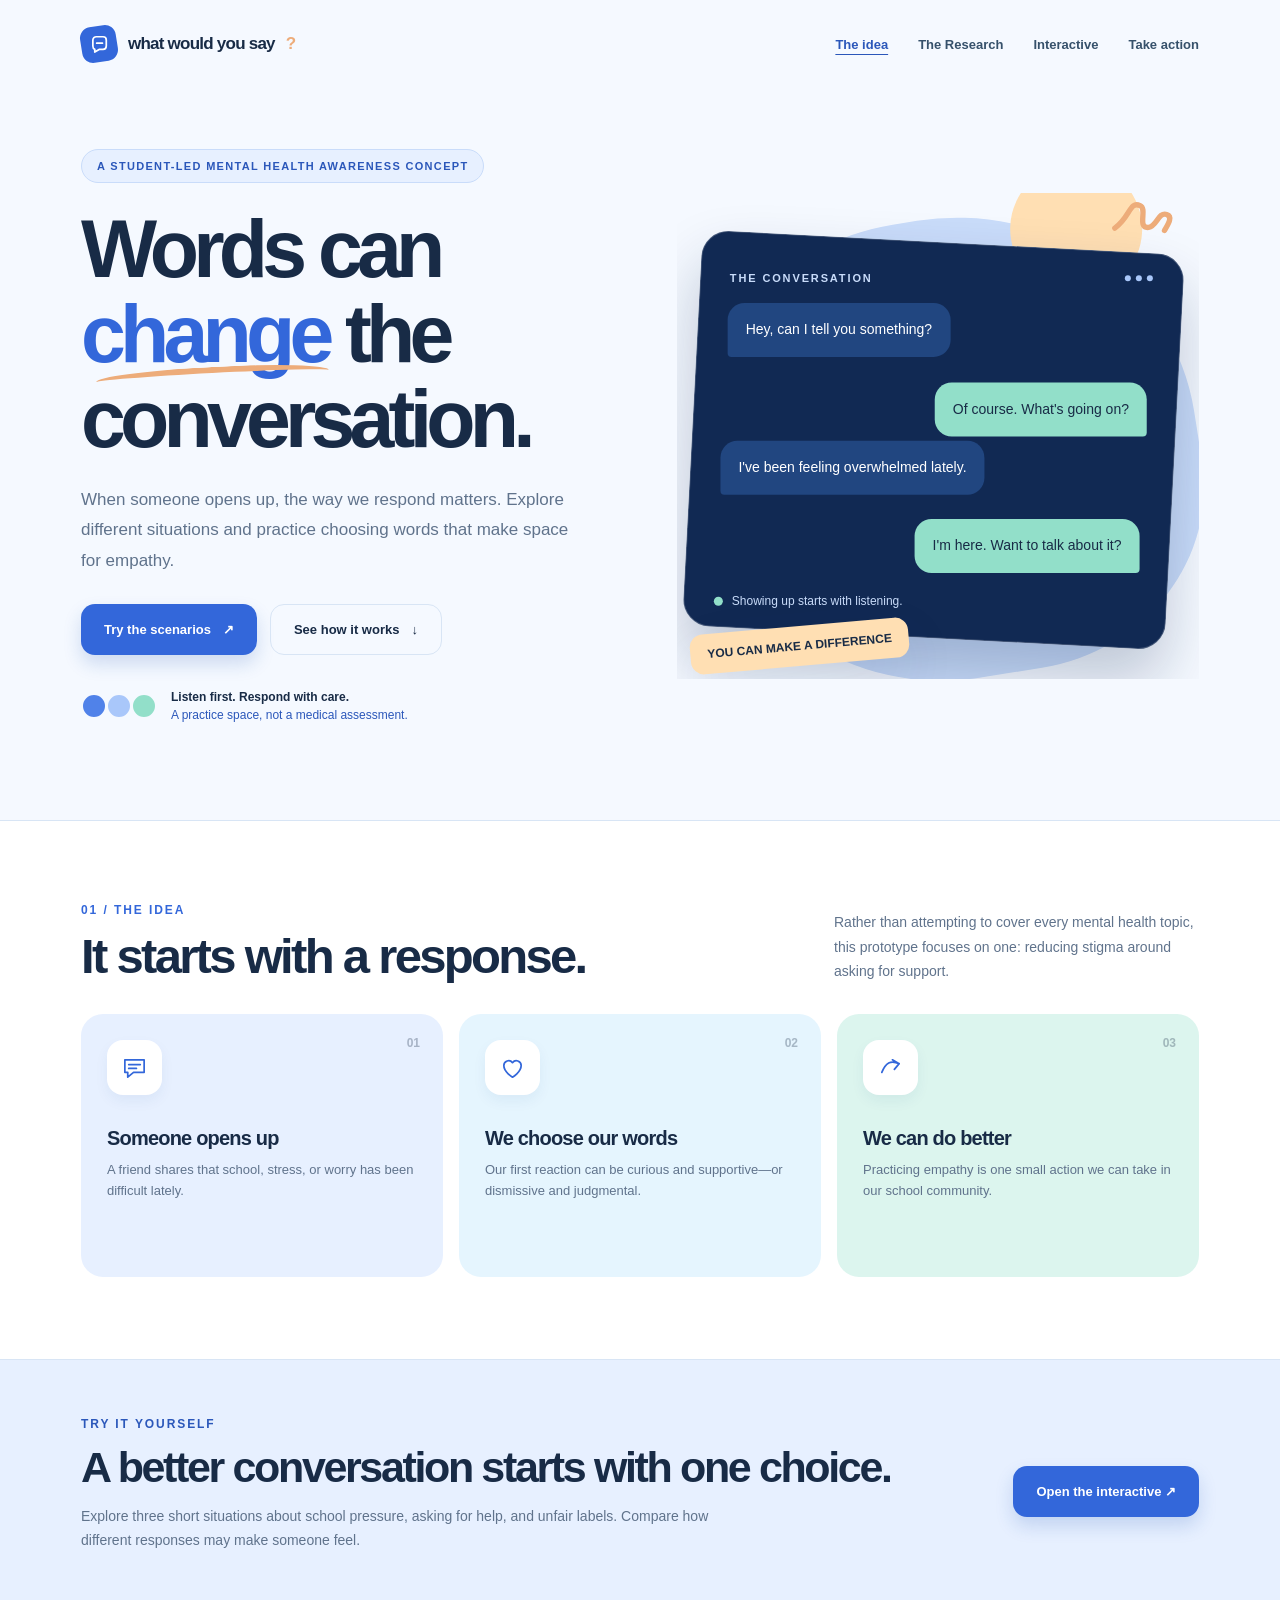
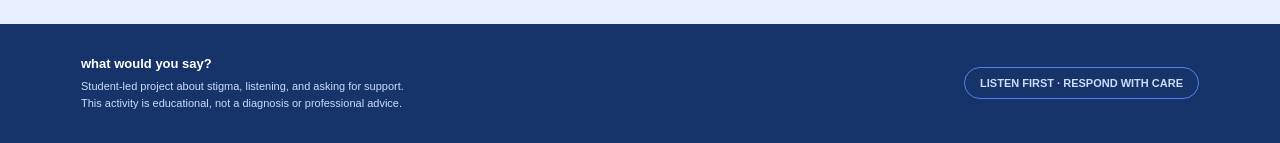
==== index.html @ 45b120b4 "Add files via upload" ====
<!doctype html>
<html lang="en">
<head>
  <meta charset="UTF-8">
  <meta name="viewport" content="width=device-width, initial-scale=1">
  <meta name="description" content="Learn how your response can reduce stigma around seeking support.">
  <title>Home | What Would You Say?</title>
  <link rel="stylesheet" href="style.css">
  
</head>
<body>
<header class="topbar"><nav aria-label="Main navigation" class="nav shell">
<a aria-label="What Would You Say, home" class="brand" href="index.html"><span aria-hidden="true" class="brand-mark">
<svg fill="none" height="23" viewbox="0 0 24 24" width="23"><path d="M5 7.5c0-2 1.7-3.5 3.6-3.5h7c2 0 3.4 1.5 3.4 3.5v6.2c0 2-1.5 3.5-3.4 3.5h-4.1L7 20v-2.8c-1.3-.5-2-1.8-2-3.5V7.5Z" stroke-linejoin="round" stroke-width="1.8"></path><path d="M9 10.7h6" stroke-linecap="round" stroke-width="1.8"></path></svg></span>
what would you say<span class="brand-accent">?</span></a>
<div class="nav-links">
<a aria-current="page" href="index.html">The idea</a>
<a href="research.html">The Research</a>
<a href="interactive.html">Interactive</a>
<a href="action.html">Take action</a>
</div></nav></header>
<main id="top"><div class="shell"><section aria-labelledby="hero-title" class="hero">
<div>
<div class="label-pill">A student-led mental health awareness concept</div>
<h1 id="hero-title">Words can <span class="shine">change</span> the conversation.</h1>
<p class="hero-description">When someone opens up, the way we respond matters. Explore different situations and practice choosing words that make space for empathy.</p>
<div class="actions">
<a class="button button-primary" href="interactive.html">Try the scenarios <span aria-hidden="true">↗</span></a>
<a class="button button-light" href="#why">See how it works <span aria-hidden="true">↓</span></a>
</div>
<div class="hero-facts">
<div aria-hidden="true" class="mini-dots"><span></span><span></span><span></span></div>
<p><strong>Listen first. Respond with care.</strong><br/>A practice space, not a medical assessment.</p>
</div>
</div>
<div aria-label="Illustration of an empathetic text conversation" class="hero-visual">
<div aria-hidden="true" class="visual-backdrop"></div>
<svg aria-hidden="true" class="squiggle" fill="none" viewbox="0 0 76 75"><path d="M7 43c15-16 10-33 23-30 9 2 1 26 14 22 9-3 7-19 17-18 8 1 3 12 1 18" stroke="currentColor" stroke-linecap="round" stroke-width="6"></path></svg>
<div class="illustration-card">
<div class="illustration-top"><span>THE CONVERSATION</span><span aria-hidden="true" class="window-dots"><i></i><i></i><i></i></span></div>
<div class="bubble theirs">Hey, can I tell you something?</div>
<div class="bubble yours">Of course. What's going on?</div>
<div class="bubble theirs">I've been feeling overwhelmed lately.</div>
<div class="bubble yours">I'm here. Want to talk about it?</div>
<div class="response-foot"><i></i> Showing up starts with listening.</div>
</div>
<div class="float-note">YOU CAN MAKE A DIFFERENCE</div>
</div>
</section></div><section aria-labelledby="why-title" class="thinking-section section-wrap" id="why">
<div class="shell">
<div class="section-heading">
<div><div class="eyebrow">01 / The idea</div><h2 id="why-title">It starts with a response.</h2></div>
<p>Rather than attempting to cover every mental health topic, this prototype focuses on one: reducing stigma around asking for support.</p>
</div>
<div class="thinking-grid">
<article class="thinking-card">
<span class="step">01</span><div class="thinking-icon"><svg fill="none" stroke-width="1.8" viewbox="0 0 28 28"><path d="M4 6h20v13H13l-6 5v-5H4z" stroke-linejoin="round"></path><path d="M8 11h12M8 15h8" stroke-linecap="round"></path></svg></div>
<h3>Someone opens up</h3><p>A friend shares that school, stress, or worry has been difficult lately.</p>
</article>
<article class="thinking-card">
<span class="step">02</span><div class="thinking-icon"><svg fill="none" stroke-width="1.8" viewbox="0 0 28 28"><path d="M14 24s-9-5.3-9-12a5 5 0 0 1 9-3 5 5 0 0 1 9 3c0 6.7-9 12-9 12z" stroke-linejoin="round"></path></svg></div>
<h3>We choose our words</h3><p>Our first reaction can be curious and supportive—or dismissive and judgmental.</p>
</article>
<article class="thinking-card">
<span class="step">03</span><div class="thinking-icon"><svg fill="none" stroke-width="1.8" viewbox="0 0 28 28"><path d="M5 19c4-10 9-13 18-9M16 6l7 4-5 6" stroke-linecap="round" stroke-linejoin="round"></path></svg></div>
<h3>We can do better</h3><p>Practicing empathy is one small action we can take in our school community.</p>
</article>
</div>
</div>
</section><section class="quick-next" aria-labelledby="next-title"><div class="shell quick-next-inner"><div><div class="eyebrow eyebrow-blue">Try it yourself</div><h2 id="next-title">A better conversation starts with one choice.</h2><p>Explore three short situations about school pressure, asking for help, and unfair labels. Compare how different responses may make someone feel.</p></div><a class="button button-primary" href="interactive.html">Open the interactive ↗</a></div></section></main>
<footer><div class="shell footer-inner"><div><strong>what would you say?</strong><p>Student-led project about stigma, listening, and asking for support.<br/>This activity is educational, not a diagnosis or professional advice.</p></div><span class="footer-badge">LISTEN FIRST · RESPOND WITH CARE</span></div></footer>
</body></html>
---- style.css ----
/* WHAT WOULD YOU SAY? — BLUE DESIGN SYSTEM
   Change colors HERE. No color codes are scattered through the rules below.
   Shared by index.html, interactive.html and action.html.
   Feedback green/amber are intentionally semantic (supportive / rethink).
*/
:root {
  --ink: #182B46;
  --ink-soft: #36516B;
  --muted: #60738C;
  --paper: #F5F9FF;
  --white: #FFFFFF;
  --line: #D8E5F5;
  --blue-950: #112953;
  --blue-900: #16346A;
  --blue-800: #214680;
  --blue-700: #2B57BA;
  --blue-600: #3367DA;
  --blue-500: #5082E9;
  --blue-300: #A9C7FA;
  --blue-200: #C9DCFA;
  --blue-100: #E7F0FF;
  --blue-50: #F2F7FF;
  --sky-100: #E5F5FE;
  --mint-100: #DCF5EE;
  --mint-400: #92DFC9;
  --amber-100: #FFF0DD;
  --amber-300: #FFDFB3;
  --accent: #EDAC7A;
  --white-05: rgba(255,255,255,.055);
  --white-09: rgba(255,255,255,.09);
  --white-10: rgba(255,255,255,.10);
  --white-14: rgba(255,255,255,.14);
  --white-20: rgba(255,255,255,.20);
  --white-22: rgba(255,255,255,.22);
  --blue-glow: rgba(141,182,255,.21);
  --shadow-soft: 0 22px 55px rgba(14,49,106,.09);
  --shadow-raised: 0 9px 18px rgba(27,83,179,.18);
  --shadow-illustration: 0 32px 60px rgba(14,36,80,.24);
  --shadow-icon: 0 6px 14px rgba(24,66,129,.06);
  --radius-card: 24px;
  --site-width: 1170px;
}

    * { box-sizing: border-box; }
    html { scroll-behavior: smooth; }
    body { margin: 0; background: var(--paper); color: var(--ink); font-family: Inter, ui-sans-serif, -apple-system, BlinkMacSystemFont, "Segoe UI", sans-serif; -webkit-font-smoothing: antialiased; }
    button, a { -webkit-tap-highlight-color: transparent; }
    a { color: inherit; }
    button { font: inherit; }
    button:focus-visible, a:focus-visible, summary:focus-visible { outline: 3px solid var(--accent); outline-offset: 4px; }
    .shell { max-width: var(--site-width); margin: auto; padding-inline: 26px; }
    .eyebrow { font-size: 12px; text-transform: uppercase; letter-spacing: .16em; font-weight: 850; }
    .muted { color: var(--muted); }
    .sr-only { position: absolute; width: 1px; height: 1px; padding: 0; margin: -1px; overflow: hidden; clip: rect(0,0,0,0); white-space: nowrap; border: 0; }
    .project-note { background: var(--blue-900); color: var(--blue-100); font-size: 12px; letter-spacing: .02em; text-align: center; padding: 10px 16px; }
    .project-note strong { color: var(--amber-300); }

    /* Header */
    .topbar { position: relative; z-index: 10; }
    .nav { min-height: 88px; display: flex; justify-content: space-between; align-items: center; gap: 20px; }
    .brand { display: inline-flex; align-items: center; gap: 11px; text-decoration: none; font-size: 17px; font-weight: 880; letter-spacing: -.045em; white-space: nowrap; }
    .brand-mark { width: 36px; height: 36px; background: var(--blue-600); border-radius: 11px; display: grid; place-items: center; color: var(--white); transform: rotate(-9deg); }
    .brand-mark svg { transform: rotate(9deg); }
    .nav-links { display: flex; align-items: center; gap: 30px; }
    .nav-links a { text-decoration: none; font-size: 13px; color: var(--ink-soft); font-weight: 710; }
    .nav-links a:hover { color: var(--blue-600); }
    .nav-cta { border: 1.5px solid var(--ink); border-radius: 100px; padding: 12px 17px; font-weight: 800 !important; color: var(--ink) !important; white-space: nowrap; }
    .nav-cta:hover { background: var(--ink); color: var(--white) !important; }

    /* Hero */
    .hero > * { min-width: 0; }
    .hero { display: grid; grid-template-columns: 1.03fr .97fr; align-items: center; gap: 42px; padding-top: 61px; padding-bottom: 96px; }
    .label-pill { width: max-content; max-width: 100%; background: var(--blue-100); border: 1px solid var(--blue-200); color: var(--blue-700); font-size: 11px; border-radius: 40px; font-weight: 820; letter-spacing: .12em; padding: 10px 15px; text-transform: uppercase; }
    h1,h2,h3,p { margin-top: 0; }
    .hero h1 { font-size: clamp(53px, 6.3vw, 83px); letter-spacing: -.072em; line-height: 1.055; font-weight: 870; margin: 24px 0 23px; max-width: 720px; }
    .hero h1 .shine { color: var(--blue-600); position: relative; display: inline-block; }
    .shine:after { content: ""; position: absolute; left: 6%; right: 0%; bottom: -8px; height: 12px; border-top: 6px solid var(--accent); transform: rotate(-3deg); border-radius: 55%; }
    .hero-description { color: var(--muted); font-size: 17px; line-height: 1.78; max-width: 490px; margin-bottom: 28px; }
    .actions { display: flex; flex-wrap: wrap; align-items: center; gap: 13px; margin-bottom: 33px; }
    .button { min-height: 51px; padding: 14px 23px; border-radius: 14px; border: 0; text-decoration: none; font-weight: 790; font-size: 13px; display: inline-flex; gap: 12px; align-items: center; justify-content: center; cursor: pointer; transition: transform .2s, background .2s; }
    .button:hover { transform: translateY(-2px); }
    .button-primary { background: var(--blue-600); color: var(--white); box-shadow: var(--shadow-raised); }
    .button-primary:hover { background: var(--blue-700); }
    .button-light { background: transparent; color: var(--ink); border: 1.5px solid var(--line); }
    .hero-facts { display: flex; align-items: center; gap: 13px; flex-wrap: wrap; }
    .mini-dots { display: flex; padding-left: 2px; }
    .mini-dots span { width: 28px; height: 28px; border-radius: 50%; border: 3px solid var(--paper); margin-left: -3px; }
    .mini-dots span:nth-child(1) { background: var(--blue-500); }
    .mini-dots span:nth-child(2) { background: var(--blue-300); }
    .mini-dots span:nth-child(3) { background: var(--mint-400); }
    .hero-facts p { font-size: 12px; line-height: 1.5; color: var(--blue-700); margin: 0; }
    .hero-facts strong { color: var(--ink); }

    .hero-visual { overflow: clip; position: relative; min-width: 0; min-height: 486px; display: grid; align-items: center; }
    .visual-backdrop { position: absolute; inset: 25px 2px 0 32px; border-radius: 45% 50% 39% 48%; background: var(--blue-200); transform: rotate(-9deg); }
    .visual-backdrop:after { content: ""; position: absolute; width: 132px; height: 132px; background: var(--amber-300); border-radius: 50%; top: -33px; right: 22px; }
    .squiggle { position: absolute; top: 2px; right: 22px; width: 68px; z-index: 2; transform: rotate(11deg); }
    .illustration-card { position: relative; background: var(--blue-950); margin: 38px 24px 32px 15px; color: var(--white); border: 1px solid var(--white-22); padding: 29px; border-radius: 27px; box-shadow: var(--shadow-illustration); transform: rotate(3deg); }
    .illustration-card>* { transform: rotate(-3deg); }
    .illustration-top { display: flex; justify-content: space-between; align-items: center; padding-bottom: 24px; }
    .illustration-top span { font-size: 11px; font-weight: 850; letter-spacing: .17em; color: var(--blue-200); }
    .illustration-top .window-dots { display: flex; gap: 5px; }
    .window-dots i { display: inline-block; width: 6px; height: 6px; border-radius: 50%; background: var(--blue-300); }
    .bubble { width: fit-content; max-width: 90%; border-radius: 17px; font-size: 14px; line-height: 1.55; padding: 16px 18px; margin-bottom: 15px; }
    .bubble.theirs { background: var(--blue-800); border-bottom-left-radius: 4px; color: var(--white); }
    .bubble.yours { background: var(--mint-400); color: var(--ink); border-bottom-right-radius: 4px; margin-left: auto; }
    .response-foot { padding-top: 11px; display: flex; gap: 9px; align-items: center; color: var(--blue-200); font-size: 12px; }
    .response-foot i { display: inline-block; width: 9px; height: 9px; border-radius: 50%; background: var(--mint-400); }
    .float-note { position: absolute; z-index: 3; bottom: 13px; left: 13px; padding: 13px 17px; border-radius: 13px; background: var(--amber-300); font-size: 12px; font-weight: 830; box-shadow: var(--shadow-soft); transform: rotate(-5deg); }
    
    /* Section pattern */
    section { scroll-margin-top: 22px; }
    .section-heading { display: flex; justify-content: space-between; align-items: flex-end; gap: 38px; margin-bottom: 30px; }
    .section-heading .eyebrow { color: var(--blue-600); }
    h2 { font-size: clamp(33px, 4vw, 49px); line-height: 1.1; letter-spacing: -.055em; font-weight: 870; margin: 13px 0 0; }
    .section-heading>p { margin: 0; font-size: 14px; line-height: 1.75; max-width: 365px; color: var(--muted); }
    .section-wrap { padding-block: 82px; }

    /* three cards */
    .thinking-section { background: var(--white); border-top: 1px solid var(--line); border-bottom: 1px solid var(--line); }
    .thinking-grid { display: grid; grid-template-columns: repeat(3, 1fr); gap: 16px; }
    .thinking-card { min-height: 263px; border-radius: 22px; padding: 26px; position: relative; overflow: hidden; }
    .thinking-card:nth-child(1) { background: var(--blue-100); }
    .thinking-card:nth-child(2) { background: var(--sky-100); }
    .thinking-card:nth-child(3) { background: var(--mint-100); }
    .thinking-card .step { position: absolute; right: 23px; top: 22px; opacity: .30; font-size: 12px; font-weight: 900; }
    .thinking-icon { height: 55px; width: 55px; background: var(--white); border-radius: 16px; display: grid; place-items: center; margin-bottom: 32px; box-shadow: var(--shadow-icon); }
    .thinking-icon svg { width: 27px; height: 27px; stroke: var(--blue-600); }
    .thinking-card h3 { font-size: 20px; letter-spacing: -.04em; margin-bottom: 9px; }
    .thinking-card p { color: var(--muted); line-height: 1.65; font-size: 13px; margin: 0; }

    /* scenario */
    .scenario-wrap { padding: 86px 0 30px; }
    .scenario-panel { background: var(--blue-950); border-radius: 30px; padding: 50px 49px; position: relative; overflow: hidden; color: var(--white); box-shadow: var(--shadow-soft); }
    .scenario-panel:after { content: ""; position: absolute; top: -130px; right: -100px; height: 390px; width: 390px; background: radial-gradient(circle, var(--blue-glow), transparent 67%); pointer-events: none; }
    .scenario-header { display: flex; justify-content: space-between; align-items: center; flex-wrap: wrap; gap: 16px; border-bottom: 1px solid var(--white-14); padding-bottom: 27px; margin-bottom: 30px; }
    .scenario-header .eyebrow { color: var(--blue-300); }
    .scenario-status { background: var(--white-09); border: 1px solid var(--white-14); padding: 9px 13px; border-radius: 50px; font-size: 11px; color: var(--blue-200); font-weight: 700; }
    .scenario-grid { display: grid; grid-template-columns: .87fr 1.13fr; gap: 62px; align-items: start; }
    .scenario-title { font-size: clamp(33px, 3.5vw, 49px); letter-spacing: -.06em; line-height: 1.11; margin: 0 0 23px; max-width: 430px; }
    .scenario-copy { color: var(--blue-200); font-size: 14px; line-height: 1.8; max-width: 390px; }
    .friend-message { margin-top: 31px; background: var(--white-09); border: 1px solid var(--white-10); padding: 28px 21px; border-radius: 18px 18px 18px 4px; font-size: 15px; line-height: 1.65; font-weight: 600; }
    .friend-label { display: flex; align-items: center; gap: 9px; font-size: 11px; color: var(--blue-200); letter-spacing: .12em; text-transform: uppercase; font-weight: 820; margin-bottom: 10px; }
    .friend-avatar { display: inline-grid; place-items: center; width: 24px; height: 24px; border-radius: 50%; background: var(--blue-600); color: var(--paper); font-size: 12px; }
    .choices-label { color: var(--blue-200); font-weight: 730; font-size: 12px; margin-bottom: 14px; }
    .choices { display: grid; gap: 11px; }
    .choice { appearance: none; width: 100%; display: grid; grid-template-columns: 31px 1fr 18px; align-items: center; text-align: left; gap: 12px; min-height: 72px; border-radius: 15px; color: var(--white); border: 1.5px solid var(--white-20); background: var(--white-05); padding: 16px 19px; cursor: pointer; transition: background .18s, border-color .18s, transform .18s; }
    .choice:hover { border-color: var(--blue-300); transform: translateX(2px); background: var(--white-10); }
    .choice[aria-pressed="true"] { background: var(--blue-50); border-color: var(--blue-200); color: var(--blue-900); }
    .choice-letter { border: 1.5px solid currentColor; border-radius: 9px; width: 30px; height: 30px; display: grid; place-items: center; font-size: 11px; font-weight: 850; }
    .choice-text { font-weight: 680; font-size: 13px; line-height: 1.5; }
    .choice-arrow { font-size: 19px; text-align: right; opacity: .7; }
    .feedback { margin-top: 17px; background: var(--blue-100); color: var(--ink); border-radius: 17px; min-height: 126px; padding: 20px 21px; display: flex; flex-direction: column; justify-content: center; gap: 7px; }
    .feedback .feedback-title { font-size: 15px; font-weight: 850; display: flex; gap: 8px; align-items: center; }
    .feedback p { font-size: 13px; line-height: 1.65; margin: 0; color: var(--ink-soft); }
    .feedback[data-tone="positive"] { background: var(--mint-100); }
    .feedback[data-tone="reflect"] { background: var(--amber-100); }
    .scenario-disclaimer { border-top: 1px solid var(--white-10); margin-top: 33px; padding-top: 21px; color: var(--blue-200); font-size: 11px; line-height: 1.6; }
     .demo-indicator { margin-top: 12px; color: var(--blue-200); font-weight: 760; font-size: 12px; }
    .scenario-controls { display: flex; align-items: center; justify-content: space-between; gap: 13px; margin-top: 20px; }
    .scenario-nav-button { cursor: pointer; background: var(--blue-300); border: 0; color: var(--ink); border-radius: 12px; padding: 12px 17px; font-size: 12px; font-weight: 850; min-height: 43px; }
    .scenario-nav-button:hover:not(:disabled) { background: var(--blue-200); }
    .scenario-nav-button:disabled { cursor: not-allowed; opacity: .43; }
    .scenario-progress { color: var(--blue-200); font-size: 11px; font-weight: 750; text-align: center; }


    /* action */
    .action-wrap { padding-top: 70px; padding-bottom: 77px; }
    .action-grid { display: grid; grid-template-columns: 1.1fr .9fr; gap: 21px; }
    .action-card { background: var(--white); border: 1px solid var(--line); border-radius: 24px; padding: 33px; }
    .action-card h3 { font-size: 25px; letter-spacing: -.048em; margin: 11px 0 12px; }
    .action-card p { color: var(--muted); font-size: 13px; line-height: 1.72; }
    .action-card--warm { background: var(--blue-50); border-color: var(--blue-50); }
    .action-card--warm .eyebrow { color: var(--blue-800); }
    .action-list { list-style: none; padding: 0; margin: 25px 0 0; display: grid; gap: 13px; }
    .action-list li { display: flex; gap: 12px; align-items: flex-start; font-size: 13px; line-height: 1.55; font-weight: 640; }
    .check { flex: none; width: 22px; height: 22px; border-radius: 50%; background: var(--blue-600); color: var(--white); display: grid; place-items: center; font-size: 12px; margin-top: -1px; }
    .action-card--warm .check { background: var(--blue-700); }
    .impact-placeholder { margin-top: 19px; padding: 19px; border: 1.5px dashed var(--blue-300); border-radius: 14px; font-size: 12px; line-height: 1.6; color: var(--ink-soft); }

    /* roadmap */
    .roadmap-wrap { background: var(--blue-100); padding-block: 76px; }
    .roadmap-intro { display: flex; justify-content: space-between; align-items: flex-end; gap: 20px; }
    .roadmap-intro .muted { max-width: 340px; font-size: 13px; line-height: 1.7; margin: 0; }
    .roadmap { display: grid; grid-template-columns: repeat(5, 1fr); gap: 12px; margin-top: 35px; }
    .roadmap-step { background: var(--white); border-radius: 19px; padding: 22px 18px; min-height: 192px; border: 1px solid var(--blue-200); }
    .roadmap-number { width: 31px; height: 31px; border-radius: 50%; background: var(--blue-200); display: grid; place-items: center; font-size: 11px; font-weight: 850; color: var(--blue-600); margin-bottom: 29px; }
    .roadmap-step h3 { font-size: 15px; margin-bottom: 8px; letter-spacing: -.025em; }
    .roadmap-step p { font-size: 11.5px; line-height: 1.6; color: var(--muted); margin: 0; }
    .roadmap-tip { margin-top: 21px; color: var(--blue-600); font-size: 12px; line-height: 1.6; }

    /* sources footer */
    .research-wrap { padding-block: 72px; }
    .research-box { background: var(--white); padding: 33px 38px; border: 1px solid var(--line); border-radius: 24px; display: flex; gap: 30px; align-items: flex-start; justify-content: space-between; }
    .research-box h2 { font-size: 30px; margin: 12px 0; }
    .research-box p { font-size: 13px; color: var(--muted); line-height: 1.7; max-width: 660px; margin-bottom: 0; }
    .resource-links { display: grid; gap: 9px; min-width: 210px; }
    .resource-links a { color: var(--blue-600); text-decoration: none; background: var(--blue-100); padding: 12px 14px; font-size: 12px; font-weight: 750; border-radius: 12px; }
    .resource-links a:hover { text-decoration: underline; }
    footer { background: var(--blue-900); color: var(--blue-200); padding-block: 30px; }
    .footer-inner { display: flex; align-items: center; justify-content: space-between; gap: 25px; }
    .footer-inner strong { color: var(--white); font-size: 13px; }
    .footer-inner p { margin: 6px 0 0; color: var(--blue-200); font-size: 11px; line-height: 1.6; }
    .footer-badge { border: 1px solid var(--blue-500); border-radius: 30px; padding: 9px 15px; font-size: 11px; font-weight: 780; white-space: nowrap; }

    @media (max-width: 900px) {
      .hero { grid-template-columns: 1fr; padding-top: 34px; gap: 12px; padding-bottom: 65px; }
      .hero-visual { max-width: 570px; width: 100%; margin-inline: auto; }
      .nav-links { gap: 17px; }
      .scenario-grid { gap: 34px; }
      .roadmap { grid-template-columns: repeat(3, 1fr); }
    }
    @media (max-width: 680px) {
      .shell { padding-inline: 18px; }
      .project-note { font-size: 10px; }
      .nav { min-height: 74px; }
      .nav-links a:not(.nav-cta) { display: none; }
      .nav-cta { padding: 10px 13px; font-size: 11px !important; }
      .brand { font-size: 15px; }
      .hero h1 { font-size: clamp(49px, 12vw, 67px); }
      .hero-description { font-size: 15px; }
      .hero-visual { min-height: 411px; }
      .visual-backdrop { inset: 24px 9px 9px 14px; }
      .illustration-card { margin: 40px 17px 34px 13px; padding: 20px; }
      .bubble { font-size: 12px; }
      .float-note { bottom: 8px; left: 1px; }
      .section-heading,.roadmap-intro { align-items: flex-start; flex-direction: column; gap: 17px; }
      .section-wrap { padding-block: 61px; }
      .thinking-grid,.scenario-grid,.action-grid { grid-template-columns: 1fr; }
      .thinking-card { min-height: 210px; }
      .thinking-icon { margin-bottom: 18px; }
      .scenario-wrap { padding-top: 54px; }
      .scenario-panel { padding: 27px 19px; border-radius: 20px; }
      .scenario-header { margin-bottom: 28px; }
      .scenario-title { font-size: 38px; }
      .scenario-grid { gap: 30px; }
      .choice { padding: 13px; }
      .roadmap { grid-template-columns: repeat(2,1fr); }
      .research-box { display: block; padding: 26px; }
      .resource-links { margin-top: 21px; }
      .footer-inner { flex-direction: column; align-items: flex-start; }
    }
    @media (max-width: 380px) {
      .roadmap { grid-template-columns: 1fr; }
      .hero h1 { font-size: 46px; }
    }
    @media (prefers-reduced-motion: reduce) { html { scroll-behavior: auto; } *, *:before, *:after { transition: none !important; } }
/* All extra page styles live here too: no inline CSS in the HTML. */
.brand-accent { color: var(--accent); }
.squiggle path { stroke: var(--accent); }
.brand-mark svg path { stroke: var(--white); }
.scenario-highlight { color: var(--blue-300); font-style: normal; }
.eyebrow-blue { color: var(--blue-700); }
.nav-links a[aria-current="page"] { color: var(--blue-700); text-decoration: underline; text-underline-offset: 5px; }
.page-intro { padding-top: 65px; padding-bottom: 12px; }
.page-intro h1 { font-size: clamp(42px, 6vw, 68px); line-height: 1.07; letter-spacing: -.065em; max-width: 820px; margin: 16px 0; }
.page-intro p { max-width: 740px; font-size: 16px; line-height: 1.7; color: var(--muted); }
.intro-pill { color: var(--blue-800); background: var(--blue-100); border: 1px solid var(--blue-200); border-radius: 999px; display: inline-block; padding: 9px 14px; font-size: 11px; font-weight: 820; letter-spacing: .12em; text-transform: uppercase; }
.quick-next { background: var(--blue-100); padding-block: 57px; }
.quick-next-inner { display: flex; align-items: center; justify-content: space-between; gap: 30px; }
.quick-next h2 { font-size: clamp(29px, 3.6vw, 43px); }
.quick-next p { color: var(--muted); line-height: 1.7; margin-top: 14px; max-width: 650px; font-size: 14px; }
.page-endnote { padding: 24px 0 70px; }
.page-endnote p { color: var(--muted); font-size: 13px; line-height: 1.7; }
.action-wrap--page { padding-top: 35px; }
.scenario-wrap--page { padding-top: 30px; padding-bottom: 65px; }
.scenario-panel:after { z-index: 0; }
.scenario-panel > * { position: relative; z-index: 1; }
@media (max-width: 680px) {
  .quick-next-inner { flex-direction: column; align-items: flex-start; }
  .page-intro { padding-top: 35px; }
  .nav-links { gap: 10px; }
  .nav-links .nav-cta { display: inline-flex; }
  .scenario-controls { flex-wrap: wrap; }
}
/* Keep all three page links visible on mobile (the original one-page
   prototype hid non-CTA links; this is now a multi-page site). */
@media (max-width: 680px) {
  .nav { flex-wrap: wrap; padding-block: 16px; gap: 14px; }
  .nav-links { width: 100%; gap: 9px; justify-content: space-between; }
  .nav-links a:not(.nav-cta) { display: inline-flex; font-size: 12px; }
}
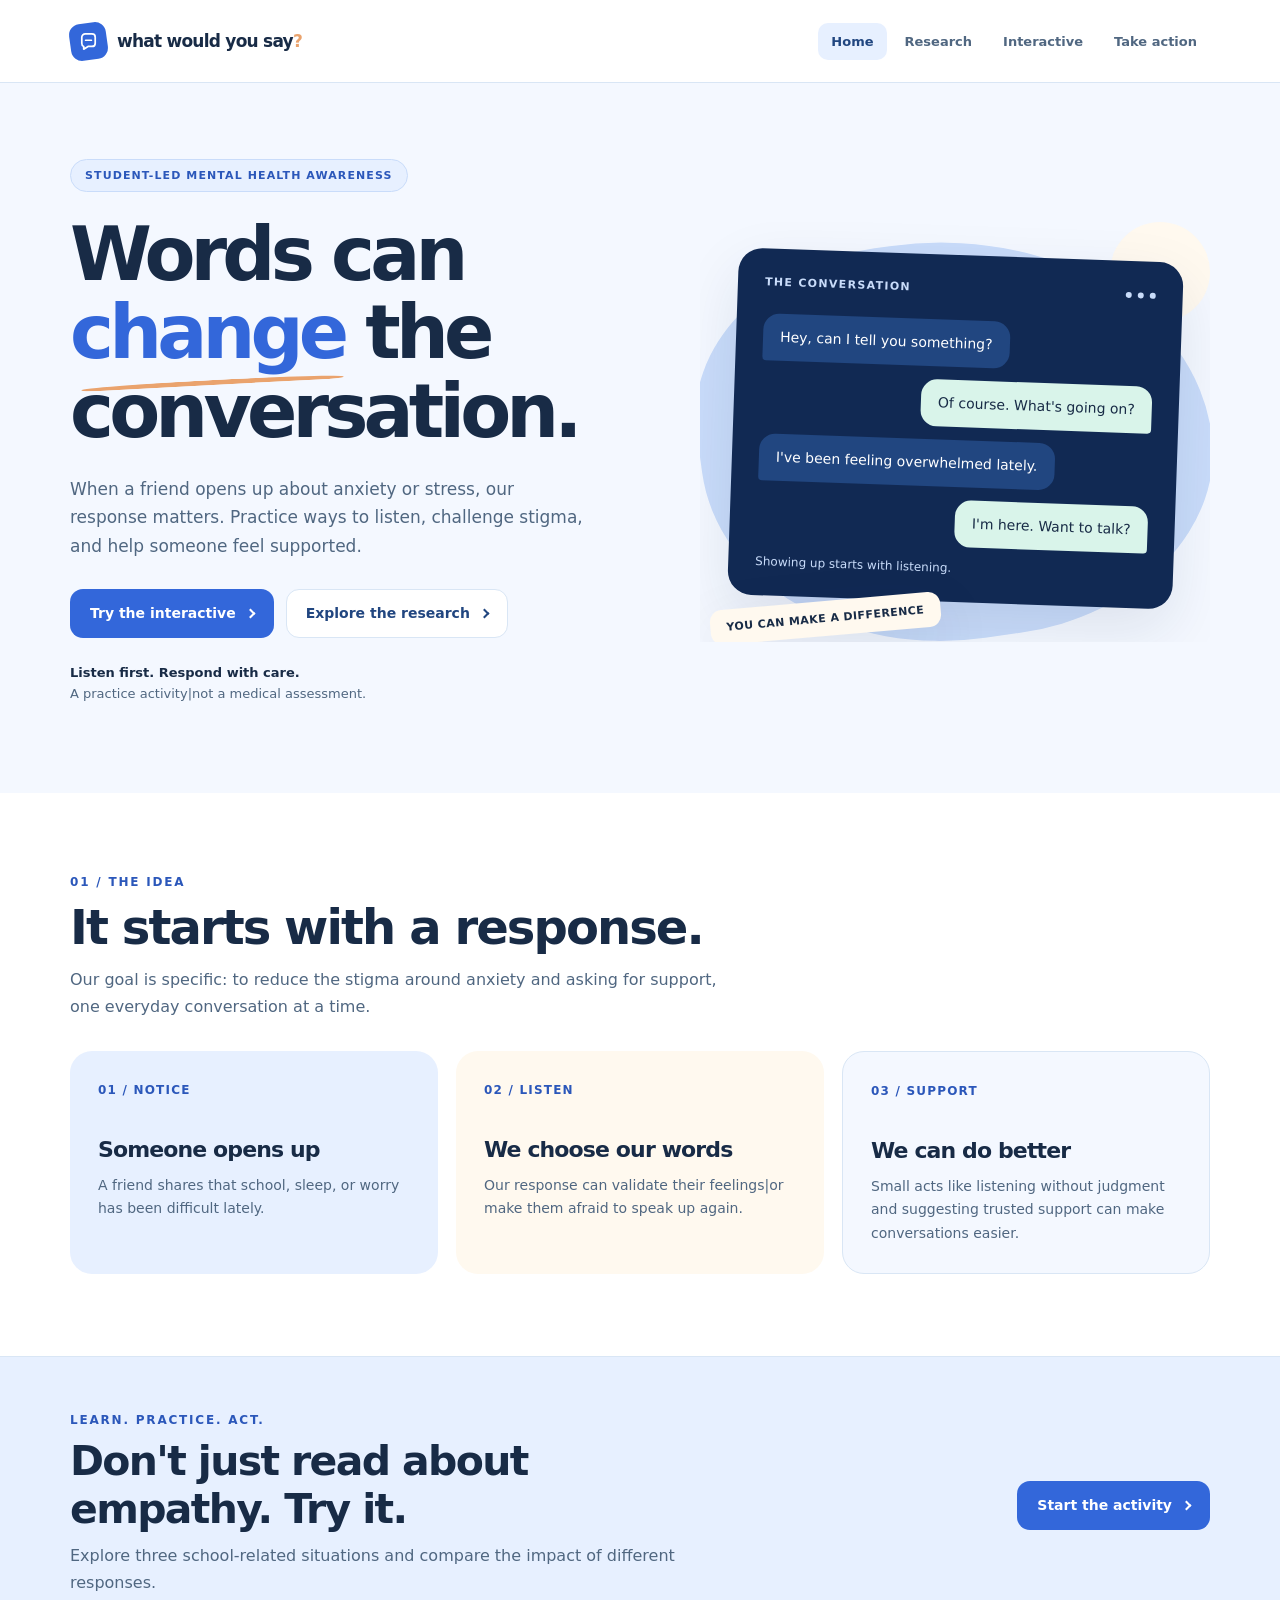
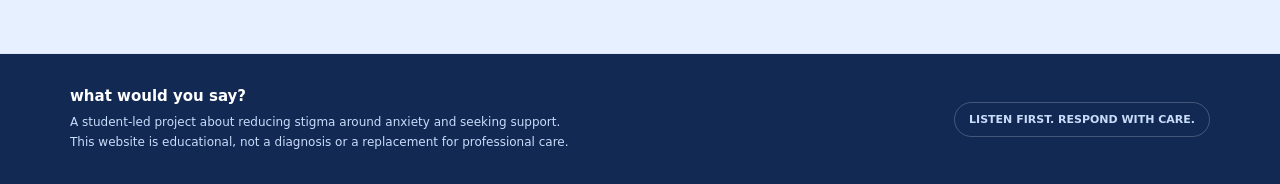
==== commit d089d028: "Add files via upload" ====
--- a/index.html
+++ b/index.html
@@ -1,72 +1,50 @@
 <!doctype html>
 <html lang="en">
 <head>
-  <meta charset="UTF-8">
+  <meta charset="utf-8">
   <meta name="viewport" content="width=device-width, initial-scale=1">
-  <meta name="description" content="Learn how your response can reduce stigma around seeking support.">
+  <meta name="description" content="A student-led site about reducing anxiety stigma through supportive conversations.">
   <title>Home | What Would You Say?</title>
+  <link rel="icon" type="image/svg+xml" href="favicon.svg" sizes="any">
   <link rel="stylesheet" href="style.css">
   
 </head>
 <body>
-<header class="topbar"><nav aria-label="Main navigation" class="nav shell">
-<a aria-label="What Would You Say, home" class="brand" href="index.html"><span aria-hidden="true" class="brand-mark">
-<svg fill="none" height="23" viewbox="0 0 24 24" width="23"><path d="M5 7.5c0-2 1.7-3.5 3.6-3.5h7c2 0 3.4 1.5 3.4 3.5v6.2c0 2-1.5 3.5-3.4 3.5h-4.1L7 20v-2.8c-1.3-.5-2-1.8-2-3.5V7.5Z" stroke-linejoin="round" stroke-width="1.8"></path><path d="M9 10.7h6" stroke-linecap="round" stroke-width="1.8"></path></svg></span>
-what would you say<span class="brand-accent">?</span></a>
-<div class="nav-links">
-<a aria-current="page" href="index.html">The idea</a>
-<a href="research.html">The Research</a>
+<header class="topbar"><nav class="nav shell" aria-label="Main navigation"><a class="brand" href="index.html" aria-label="What Would You Say? | Home"><span class="brand-mark" aria-hidden="true"><svg viewBox="0 0 24 24" width="23" height="23" fill="none" focusable="false"><path d="M5 7.5c0-2 1.7-3.5 3.6-3.5h7c2 0 3.4 1.5 3.4 3.5v6.2c0 2-1.5 3.5-3.4 3.5h-4.1L7 20v-2.8c-1.3-.5-2-1.8-2-3.5V7.5Z" stroke="currentColor" stroke-width="1.8" stroke-linejoin="round"/><path d="M9 10.7h6" stroke="currentColor" stroke-width="1.8" stroke-linecap="round"/></svg></span><span>what would you say<span class="brand-accent">?</span></span></a><div class="nav-links"><a href="index.html" aria-current="page">Home</a>
+<a href="research.html">Research</a>
 <a href="interactive.html">Interactive</a>
-<a href="action.html">Take action</a>
-</div></nav></header>
-<main id="top"><div class="shell"><section aria-labelledby="hero-title" class="hero">
-<div>
-<div class="label-pill">A student-led mental health awareness concept</div>
-<h1 id="hero-title">Words can <span class="shine">change</span> the conversation.</h1>
-<p class="hero-description">When someone opens up, the way we respond matters. Explore different situations and practice choosing words that make space for empathy.</p>
-<div class="actions">
-<a class="button button-primary" href="interactive.html">Try the scenarios <span aria-hidden="true">↗</span></a>
-<a class="button button-light" href="#why">See how it works <span aria-hidden="true">↓</span></a>
-</div>
-<div class="hero-facts">
-<div aria-hidden="true" class="mini-dots"><span></span><span></span><span></span></div>
-<p><strong>Listen first. Respond with care.</strong><br/>A practice space, not a medical assessment.</p>
-</div>
-</div>
-<div aria-label="Illustration of an empathetic text conversation" class="hero-visual">
-<div aria-hidden="true" class="visual-backdrop"></div>
-<svg aria-hidden="true" class="squiggle" fill="none" viewbox="0 0 76 75"><path d="M7 43c15-16 10-33 23-30 9 2 1 26 14 22 9-3 7-19 17-18 8 1 3 12 1 18" stroke="currentColor" stroke-linecap="round" stroke-width="6"></path></svg>
-<div class="illustration-card">
-<div class="illustration-top"><span>THE CONVERSATION</span><span aria-hidden="true" class="window-dots"><i></i><i></i><i></i></span></div>
-<div class="bubble theirs">Hey, can I tell you something?</div>
-<div class="bubble yours">Of course. What's going on?</div>
-<div class="bubble theirs">I've been feeling overwhelmed lately.</div>
-<div class="bubble yours">I'm here. Want to talk about it?</div>
-<div class="response-foot"><i></i> Showing up starts with listening.</div>
-</div>
-<div class="float-note">YOU CAN MAKE A DIFFERENCE</div>
-</div>
-</section></div><section aria-labelledby="why-title" class="thinking-section section-wrap" id="why">
-<div class="shell">
-<div class="section-heading">
-<div><div class="eyebrow">01 / The idea</div><h2 id="why-title">It starts with a response.</h2></div>
-<p>Rather than attempting to cover every mental health topic, this prototype focuses on one: reducing stigma around asking for support.</p>
-</div>
-<div class="thinking-grid">
-<article class="thinking-card">
-<span class="step">01</span><div class="thinking-icon"><svg fill="none" stroke-width="1.8" viewbox="0 0 28 28"><path d="M4 6h20v13H13l-6 5v-5H4z" stroke-linejoin="round"></path><path d="M8 11h12M8 15h8" stroke-linecap="round"></path></svg></div>
-<h3>Someone opens up</h3><p>A friend shares that school, stress, or worry has been difficult lately.</p>
-</article>
-<article class="thinking-card">
-<span class="step">02</span><div class="thinking-icon"><svg fill="none" stroke-width="1.8" viewbox="0 0 28 28"><path d="M14 24s-9-5.3-9-12a5 5 0 0 1 9-3 5 5 0 0 1 9 3c0 6.7-9 12-9 12z" stroke-linejoin="round"></path></svg></div>
-<h3>We choose our words</h3><p>Our first reaction can be curious and supportive—or dismissive and judgmental.</p>
-</article>
-<article class="thinking-card">
-<span class="step">03</span><div class="thinking-icon"><svg fill="none" stroke-width="1.8" viewbox="0 0 28 28"><path d="M5 19c4-10 9-13 18-9M16 6l7 4-5 6" stroke-linecap="round" stroke-linejoin="round"></path></svg></div>
-<h3>We can do better</h3><p>Practicing empathy is one small action we can take in our school community.</p>
-</article>
-</div>
-</div>
-</section><section class="quick-next" aria-labelledby="next-title"><div class="shell quick-next-inner"><div><div class="eyebrow eyebrow-blue">Try it yourself</div><h2 id="next-title">A better conversation starts with one choice.</h2><p>Explore three short situations about school pressure, asking for help, and unfair labels. Compare how different responses may make someone feel.</p></div><a class="button button-primary" href="interactive.html">Open the interactive ↗</a></div></section></main>
-<footer><div class="shell footer-inner"><div><strong>what would you say?</strong><p>Student-led project about stigma, listening, and asking for support.<br/>This activity is educational, not a diagnosis or professional advice.</p></div><span class="footer-badge">LISTEN FIRST · RESPOND WITH CARE</span></div></footer>
-</body></html>+<a href="action.html">Take action</a></div></nav></header>
+<main id="top">
+<section class="shell hero" aria-labelledby="hero-title">
+  <div>
+    <span class="pill">Student-led mental health awareness</span>
+    <h1 id="hero-title">Words can <em>change</em> the conversation.</h1>
+    <p class="hero-text">When a friend opens up about anxiety or stress, our response matters. Practice ways to listen, challenge stigma, and help someone feel supported.</p>
+    <div class="actions"><a class="button button-primary" href="interactive.html">Try the interactive<span class="button-chevron" aria-hidden="true"></span></a><a class="button button-outline" href="research.html">Explore the research<span class="button-chevron" aria-hidden="true"></span></a></div>
+    <p class="hero-small"><strong>Listen first. Respond with care.</strong><br>A practice activity|not a medical assessment.</p>
+  </div>
+  <div class="chat-art" aria-label="Illustration of a caring text conversation">
+    <div class="chat-window">
+      <div class="chat-window-title"><span>THE CONVERSATION</span><span class="window-dots" aria-hidden="true"><i></i><i></i><i></i></span></div>
+      <div class="bubble incoming">Hey, can I tell you something?</div>
+      <div class="bubble outgoing">Of course. What's going on?</div>
+      <div class="bubble incoming">I've been feeling overwhelmed lately.</div>
+      <div class="bubble outgoing">I'm here. Want to talk?</div>
+      <div class="chat-note">Showing up starts with listening.</div>
+    </div>
+    <div class="art-sticker">YOU CAN MAKE A DIFFERENCE</div>
+  </div>
+</section>
+<section class="section surface-white" id="why"><div class="shell">
+  <div class="section-heading"><div class="eyebrow">01 / The idea</div><h2>It starts with a response.</h2><p>Our goal is specific: to reduce the stigma around anxiety and asking for support, one everyday conversation at a time.</p></div>
+  <div class="card-grid">
+    <article class="feature-card"><span class="feature-number">01 / NOTICE</span><h3>Someone opens up</h3><p>A friend shares that school, sleep, or worry has been difficult lately.</p></article>
+    <article class="feature-card"><span class="feature-number">02 / LISTEN</span><h3>We choose our words</h3><p>Our response can validate their feelings|or make them afraid to speak up again.</p></article>
+    <article class="feature-card"><span class="feature-number">03 / SUPPORT</span><h3>We can do better</h3><p>Small acts like listening without judgment and suggesting trusted support can make conversations easier.</p></article>
+  </div>
+</div></section>
+<section class="banner"><div class="shell banner-inner"><div><div class="eyebrow">Learn. Practice. Act.</div><h2>Don't just read about empathy. Try it.</h2><p>Explore three school-related situations and compare the impact of different responses.</p></div><a class="button button-primary" href="interactive.html">Start the activity<span class="button-chevron" aria-hidden="true"></span></a></div></section>
+</main>
+<footer class="footer"><div class="shell footer-inner"><div><strong>what would you say?</strong><p>A student-led project about reducing stigma around anxiety and seeking support.<br>This website is educational, not a diagnosis or a replacement for professional care.</p></div><span class="footer-tag">LISTEN FIRST. RESPOND WITH CARE.</span></div></footer>
+</body>
+</html>
--- a/style.css
+++ b/style.css
@@ -1,282 +1,236 @@
-/* WHAT WOULD YOU SAY? — BLUE DESIGN SYSTEM
-   Change colors HERE. No color codes are scattered through the rules below.
-   Shared by index.html, interactive.html and action.html.
-   Feedback green/amber are intentionally semantic (supportive / rethink).
-*/
 :root {
-  --ink: #182B46;
-  --ink-soft: #36516B;
-  --muted: #60738C;
-  --paper: #F5F9FF;
-  --white: #FFFFFF;
-  --line: #D8E5F5;
   --blue-950: #112953;
-  --blue-900: #16346A;
+  --blue-900: #16346a;
   --blue-800: #214680;
-  --blue-700: #2B57BA;
-  --blue-600: #3367DA;
-  --blue-500: #5082E9;
-  --blue-300: #A9C7FA;
-  --blue-200: #C9DCFA;
-  --blue-100: #E7F0FF;
-  --blue-50: #F2F7FF;
-  --sky-100: #E5F5FE;
-  --mint-100: #DCF5EE;
-  --mint-400: #92DFC9;
-  --amber-100: #FFF0DD;
-  --amber-300: #FFDFB3;
-  --accent: #EDAC7A;
-  --white-05: rgba(255,255,255,.055);
-  --white-09: rgba(255,255,255,.09);
-  --white-10: rgba(255,255,255,.10);
-  --white-14: rgba(255,255,255,.14);
-  --white-20: rgba(255,255,255,.20);
-  --white-22: rgba(255,255,255,.22);
-  --blue-glow: rgba(141,182,255,.21);
-  --shadow-soft: 0 22px 55px rgba(14,49,106,.09);
-  --shadow-raised: 0 9px 18px rgba(27,83,179,.18);
-  --shadow-illustration: 0 32px 60px rgba(14,36,80,.24);
-  --shadow-icon: 0 6px 14px rgba(24,66,129,.06);
-  --radius-card: 24px;
-  --site-width: 1170px;
-}
-
-    * { box-sizing: border-box; }
-    html { scroll-behavior: smooth; }
-    body { margin: 0; background: var(--paper); color: var(--ink); font-family: Inter, ui-sans-serif, -apple-system, BlinkMacSystemFont, "Segoe UI", sans-serif; -webkit-font-smoothing: antialiased; }
-    button, a { -webkit-tap-highlight-color: transparent; }
-    a { color: inherit; }
-    button { font: inherit; }
-    button:focus-visible, a:focus-visible, summary:focus-visible { outline: 3px solid var(--accent); outline-offset: 4px; }
-    .shell { max-width: var(--site-width); margin: auto; padding-inline: 26px; }
-    .eyebrow { font-size: 12px; text-transform: uppercase; letter-spacing: .16em; font-weight: 850; }
-    .muted { color: var(--muted); }
-    .sr-only { position: absolute; width: 1px; height: 1px; padding: 0; margin: -1px; overflow: hidden; clip: rect(0,0,0,0); white-space: nowrap; border: 0; }
-    .project-note { background: var(--blue-900); color: var(--blue-100); font-size: 12px; letter-spacing: .02em; text-align: center; padding: 10px 16px; }
-    .project-note strong { color: var(--amber-300); }
-
-    /* Header */
-    .topbar { position: relative; z-index: 10; }
-    .nav { min-height: 88px; display: flex; justify-content: space-between; align-items: center; gap: 20px; }
-    .brand { display: inline-flex; align-items: center; gap: 11px; text-decoration: none; font-size: 17px; font-weight: 880; letter-spacing: -.045em; white-space: nowrap; }
-    .brand-mark { width: 36px; height: 36px; background: var(--blue-600); border-radius: 11px; display: grid; place-items: center; color: var(--white); transform: rotate(-9deg); }
-    .brand-mark svg { transform: rotate(9deg); }
-    .nav-links { display: flex; align-items: center; gap: 30px; }
-    .nav-links a { text-decoration: none; font-size: 13px; color: var(--ink-soft); font-weight: 710; }
-    .nav-links a:hover { color: var(--blue-600); }
-    .nav-cta { border: 1.5px solid var(--ink); border-radius: 100px; padding: 12px 17px; font-weight: 800 !important; color: var(--ink) !important; white-space: nowrap; }
-    .nav-cta:hover { background: var(--ink); color: var(--white) !important; }
-
-    /* Hero */
-    .hero > * { min-width: 0; }
-    .hero { display: grid; grid-template-columns: 1.03fr .97fr; align-items: center; gap: 42px; padding-top: 61px; padding-bottom: 96px; }
-    .label-pill { width: max-content; max-width: 100%; background: var(--blue-100); border: 1px solid var(--blue-200); color: var(--blue-700); font-size: 11px; border-radius: 40px; font-weight: 820; letter-spacing: .12em; padding: 10px 15px; text-transform: uppercase; }
-    h1,h2,h3,p { margin-top: 0; }
-    .hero h1 { font-size: clamp(53px, 6.3vw, 83px); letter-spacing: -.072em; line-height: 1.055; font-weight: 870; margin: 24px 0 23px; max-width: 720px; }
-    .hero h1 .shine { color: var(--blue-600); position: relative; display: inline-block; }
-    .shine:after { content: ""; position: absolute; left: 6%; right: 0%; bottom: -8px; height: 12px; border-top: 6px solid var(--accent); transform: rotate(-3deg); border-radius: 55%; }
-    .hero-description { color: var(--muted); font-size: 17px; line-height: 1.78; max-width: 490px; margin-bottom: 28px; }
-    .actions { display: flex; flex-wrap: wrap; align-items: center; gap: 13px; margin-bottom: 33px; }
-    .button { min-height: 51px; padding: 14px 23px; border-radius: 14px; border: 0; text-decoration: none; font-weight: 790; font-size: 13px; display: inline-flex; gap: 12px; align-items: center; justify-content: center; cursor: pointer; transition: transform .2s, background .2s; }
-    .button:hover { transform: translateY(-2px); }
-    .button-primary { background: var(--blue-600); color: var(--white); box-shadow: var(--shadow-raised); }
-    .button-primary:hover { background: var(--blue-700); }
-    .button-light { background: transparent; color: var(--ink); border: 1.5px solid var(--line); }
-    .hero-facts { display: flex; align-items: center; gap: 13px; flex-wrap: wrap; }
-    .mini-dots { display: flex; padding-left: 2px; }
-    .mini-dots span { width: 28px; height: 28px; border-radius: 50%; border: 3px solid var(--paper); margin-left: -3px; }
-    .mini-dots span:nth-child(1) { background: var(--blue-500); }
-    .mini-dots span:nth-child(2) { background: var(--blue-300); }
-    .mini-dots span:nth-child(3) { background: var(--mint-400); }
-    .hero-facts p { font-size: 12px; line-height: 1.5; color: var(--blue-700); margin: 0; }
-    .hero-facts strong { color: var(--ink); }
-
-    .hero-visual { overflow: clip; position: relative; min-width: 0; min-height: 486px; display: grid; align-items: center; }
-    .visual-backdrop { position: absolute; inset: 25px 2px 0 32px; border-radius: 45% 50% 39% 48%; background: var(--blue-200); transform: rotate(-9deg); }
-    .visual-backdrop:after { content: ""; position: absolute; width: 132px; height: 132px; background: var(--amber-300); border-radius: 50%; top: -33px; right: 22px; }
-    .squiggle { position: absolute; top: 2px; right: 22px; width: 68px; z-index: 2; transform: rotate(11deg); }
-    .illustration-card { position: relative; background: var(--blue-950); margin: 38px 24px 32px 15px; color: var(--white); border: 1px solid var(--white-22); padding: 29px; border-radius: 27px; box-shadow: var(--shadow-illustration); transform: rotate(3deg); }
-    .illustration-card>* { transform: rotate(-3deg); }
-    .illustration-top { display: flex; justify-content: space-between; align-items: center; padding-bottom: 24px; }
-    .illustration-top span { font-size: 11px; font-weight: 850; letter-spacing: .17em; color: var(--blue-200); }
-    .illustration-top .window-dots { display: flex; gap: 5px; }
-    .window-dots i { display: inline-block; width: 6px; height: 6px; border-radius: 50%; background: var(--blue-300); }
-    .bubble { width: fit-content; max-width: 90%; border-radius: 17px; font-size: 14px; line-height: 1.55; padding: 16px 18px; margin-bottom: 15px; }
-    .bubble.theirs { background: var(--blue-800); border-bottom-left-radius: 4px; color: var(--white); }
-    .bubble.yours { background: var(--mint-400); color: var(--ink); border-bottom-right-radius: 4px; margin-left: auto; }
-    .response-foot { padding-top: 11px; display: flex; gap: 9px; align-items: center; color: var(--blue-200); font-size: 12px; }
-    .response-foot i { display: inline-block; width: 9px; height: 9px; border-radius: 50%; background: var(--mint-400); }
-    .float-note { position: absolute; z-index: 3; bottom: 13px; left: 13px; padding: 13px 17px; border-radius: 13px; background: var(--amber-300); font-size: 12px; font-weight: 830; box-shadow: var(--shadow-soft); transform: rotate(-5deg); }
-    
-    /* Section pattern */
-    section { scroll-margin-top: 22px; }
-    .section-heading { display: flex; justify-content: space-between; align-items: flex-end; gap: 38px; margin-bottom: 30px; }
-    .section-heading .eyebrow { color: var(--blue-600); }
-    h2 { font-size: clamp(33px, 4vw, 49px); line-height: 1.1; letter-spacing: -.055em; font-weight: 870; margin: 13px 0 0; }
-    .section-heading>p { margin: 0; font-size: 14px; line-height: 1.75; max-width: 365px; color: var(--muted); }
-    .section-wrap { padding-block: 82px; }
-
-    /* three cards */
-    .thinking-section { background: var(--white); border-top: 1px solid var(--line); border-bottom: 1px solid var(--line); }
-    .thinking-grid { display: grid; grid-template-columns: repeat(3, 1fr); gap: 16px; }
-    .thinking-card { min-height: 263px; border-radius: 22px; padding: 26px; position: relative; overflow: hidden; }
-    .thinking-card:nth-child(1) { background: var(--blue-100); }
-    .thinking-card:nth-child(2) { background: var(--sky-100); }
-    .thinking-card:nth-child(3) { background: var(--mint-100); }
-    .thinking-card .step { position: absolute; right: 23px; top: 22px; opacity: .30; font-size: 12px; font-weight: 900; }
-    .thinking-icon { height: 55px; width: 55px; background: var(--white); border-radius: 16px; display: grid; place-items: center; margin-bottom: 32px; box-shadow: var(--shadow-icon); }
-    .thinking-icon svg { width: 27px; height: 27px; stroke: var(--blue-600); }
-    .thinking-card h3 { font-size: 20px; letter-spacing: -.04em; margin-bottom: 9px; }
-    .thinking-card p { color: var(--muted); line-height: 1.65; font-size: 13px; margin: 0; }
-
-    /* scenario */
-    .scenario-wrap { padding: 86px 0 30px; }
-    .scenario-panel { background: var(--blue-950); border-radius: 30px; padding: 50px 49px; position: relative; overflow: hidden; color: var(--white); box-shadow: var(--shadow-soft); }
-    .scenario-panel:after { content: ""; position: absolute; top: -130px; right: -100px; height: 390px; width: 390px; background: radial-gradient(circle, var(--blue-glow), transparent 67%); pointer-events: none; }
-    .scenario-header { display: flex; justify-content: space-between; align-items: center; flex-wrap: wrap; gap: 16px; border-bottom: 1px solid var(--white-14); padding-bottom: 27px; margin-bottom: 30px; }
-    .scenario-header .eyebrow { color: var(--blue-300); }
-    .scenario-status { background: var(--white-09); border: 1px solid var(--white-14); padding: 9px 13px; border-radius: 50px; font-size: 11px; color: var(--blue-200); font-weight: 700; }
-    .scenario-grid { display: grid; grid-template-columns: .87fr 1.13fr; gap: 62px; align-items: start; }
-    .scenario-title { font-size: clamp(33px, 3.5vw, 49px); letter-spacing: -.06em; line-height: 1.11; margin: 0 0 23px; max-width: 430px; }
-    .scenario-copy { color: var(--blue-200); font-size: 14px; line-height: 1.8; max-width: 390px; }
-    .friend-message { margin-top: 31px; background: var(--white-09); border: 1px solid var(--white-10); padding: 28px 21px; border-radius: 18px 18px 18px 4px; font-size: 15px; line-height: 1.65; font-weight: 600; }
-    .friend-label { display: flex; align-items: center; gap: 9px; font-size: 11px; color: var(--blue-200); letter-spacing: .12em; text-transform: uppercase; font-weight: 820; margin-bottom: 10px; }
-    .friend-avatar { display: inline-grid; place-items: center; width: 24px; height: 24px; border-radius: 50%; background: var(--blue-600); color: var(--paper); font-size: 12px; }
-    .choices-label { color: var(--blue-200); font-weight: 730; font-size: 12px; margin-bottom: 14px; }
-    .choices { display: grid; gap: 11px; }
-    .choice { appearance: none; width: 100%; display: grid; grid-template-columns: 31px 1fr 18px; align-items: center; text-align: left; gap: 12px; min-height: 72px; border-radius: 15px; color: var(--white); border: 1.5px solid var(--white-20); background: var(--white-05); padding: 16px 19px; cursor: pointer; transition: background .18s, border-color .18s, transform .18s; }
-    .choice:hover { border-color: var(--blue-300); transform: translateX(2px); background: var(--white-10); }
-    .choice[aria-pressed="true"] { background: var(--blue-50); border-color: var(--blue-200); color: var(--blue-900); }
-    .choice-letter { border: 1.5px solid currentColor; border-radius: 9px; width: 30px; height: 30px; display: grid; place-items: center; font-size: 11px; font-weight: 850; }
-    .choice-text { font-weight: 680; font-size: 13px; line-height: 1.5; }
-    .choice-arrow { font-size: 19px; text-align: right; opacity: .7; }
-    .feedback { margin-top: 17px; background: var(--blue-100); color: var(--ink); border-radius: 17px; min-height: 126px; padding: 20px 21px; display: flex; flex-direction: column; justify-content: center; gap: 7px; }
-    .feedback .feedback-title { font-size: 15px; font-weight: 850; display: flex; gap: 8px; align-items: center; }
-    .feedback p { font-size: 13px; line-height: 1.65; margin: 0; color: var(--ink-soft); }
-    .feedback[data-tone="positive"] { background: var(--mint-100); }
-    .feedback[data-tone="reflect"] { background: var(--amber-100); }
-    .scenario-disclaimer { border-top: 1px solid var(--white-10); margin-top: 33px; padding-top: 21px; color: var(--blue-200); font-size: 11px; line-height: 1.6; }
-     .demo-indicator { margin-top: 12px; color: var(--blue-200); font-weight: 760; font-size: 12px; }
-    .scenario-controls { display: flex; align-items: center; justify-content: space-between; gap: 13px; margin-top: 20px; }
-    .scenario-nav-button { cursor: pointer; background: var(--blue-300); border: 0; color: var(--ink); border-radius: 12px; padding: 12px 17px; font-size: 12px; font-weight: 850; min-height: 43px; }
-    .scenario-nav-button:hover:not(:disabled) { background: var(--blue-200); }
-    .scenario-nav-button:disabled { cursor: not-allowed; opacity: .43; }
-    .scenario-progress { color: var(--blue-200); font-size: 11px; font-weight: 750; text-align: center; }
-
-
-    /* action */
-    .action-wrap { padding-top: 70px; padding-bottom: 77px; }
-    .action-grid { display: grid; grid-template-columns: 1.1fr .9fr; gap: 21px; }
-    .action-card { background: var(--white); border: 1px solid var(--line); border-radius: 24px; padding: 33px; }
-    .action-card h3 { font-size: 25px; letter-spacing: -.048em; margin: 11px 0 12px; }
-    .action-card p { color: var(--muted); font-size: 13px; line-height: 1.72; }
-    .action-card--warm { background: var(--blue-50); border-color: var(--blue-50); }
-    .action-card--warm .eyebrow { color: var(--blue-800); }
-    .action-list { list-style: none; padding: 0; margin: 25px 0 0; display: grid; gap: 13px; }
-    .action-list li { display: flex; gap: 12px; align-items: flex-start; font-size: 13px; line-height: 1.55; font-weight: 640; }
-    .check { flex: none; width: 22px; height: 22px; border-radius: 50%; background: var(--blue-600); color: var(--white); display: grid; place-items: center; font-size: 12px; margin-top: -1px; }
-    .action-card--warm .check { background: var(--blue-700); }
-    .impact-placeholder { margin-top: 19px; padding: 19px; border: 1.5px dashed var(--blue-300); border-radius: 14px; font-size: 12px; line-height: 1.6; color: var(--ink-soft); }
-
-    /* roadmap */
-    .roadmap-wrap { background: var(--blue-100); padding-block: 76px; }
-    .roadmap-intro { display: flex; justify-content: space-between; align-items: flex-end; gap: 20px; }
-    .roadmap-intro .muted { max-width: 340px; font-size: 13px; line-height: 1.7; margin: 0; }
-    .roadmap { display: grid; grid-template-columns: repeat(5, 1fr); gap: 12px; margin-top: 35px; }
-    .roadmap-step { background: var(--white); border-radius: 19px; padding: 22px 18px; min-height: 192px; border: 1px solid var(--blue-200); }
-    .roadmap-number { width: 31px; height: 31px; border-radius: 50%; background: var(--blue-200); display: grid; place-items: center; font-size: 11px; font-weight: 850; color: var(--blue-600); margin-bottom: 29px; }
-    .roadmap-step h3 { font-size: 15px; margin-bottom: 8px; letter-spacing: -.025em; }
-    .roadmap-step p { font-size: 11.5px; line-height: 1.6; color: var(--muted); margin: 0; }
-    .roadmap-tip { margin-top: 21px; color: var(--blue-600); font-size: 12px; line-height: 1.6; }
-
-    /* sources footer */
-    .research-wrap { padding-block: 72px; }
-    .research-box { background: var(--white); padding: 33px 38px; border: 1px solid var(--line); border-radius: 24px; display: flex; gap: 30px; align-items: flex-start; justify-content: space-between; }
-    .research-box h2 { font-size: 30px; margin: 12px 0; }
-    .research-box p { font-size: 13px; color: var(--muted); line-height: 1.7; max-width: 660px; margin-bottom: 0; }
-    .resource-links { display: grid; gap: 9px; min-width: 210px; }
-    .resource-links a { color: var(--blue-600); text-decoration: none; background: var(--blue-100); padding: 12px 14px; font-size: 12px; font-weight: 750; border-radius: 12px; }
-    .resource-links a:hover { text-decoration: underline; }
-    footer { background: var(--blue-900); color: var(--blue-200); padding-block: 30px; }
-    .footer-inner { display: flex; align-items: center; justify-content: space-between; gap: 25px; }
-    .footer-inner strong { color: var(--white); font-size: 13px; }
-    .footer-inner p { margin: 6px 0 0; color: var(--blue-200); font-size: 11px; line-height: 1.6; }
-    .footer-badge { border: 1px solid var(--blue-500); border-radius: 30px; padding: 9px 15px; font-size: 11px; font-weight: 780; white-space: nowrap; }
-
-    @media (max-width: 900px) {
-      .hero { grid-template-columns: 1fr; padding-top: 34px; gap: 12px; padding-bottom: 65px; }
-      .hero-visual { max-width: 570px; width: 100%; margin-inline: auto; }
-      .nav-links { gap: 17px; }
-      .scenario-grid { gap: 34px; }
-      .roadmap { grid-template-columns: repeat(3, 1fr); }
-    }
-    @media (max-width: 680px) {
-      .shell { padding-inline: 18px; }
-      .project-note { font-size: 10px; }
-      .nav { min-height: 74px; }
-      .nav-links a:not(.nav-cta) { display: none; }
-      .nav-cta { padding: 10px 13px; font-size: 11px !important; }
-      .brand { font-size: 15px; }
-      .hero h1 { font-size: clamp(49px, 12vw, 67px); }
-      .hero-description { font-size: 15px; }
-      .hero-visual { min-height: 411px; }
-      .visual-backdrop { inset: 24px 9px 9px 14px; }
-      .illustration-card { margin: 40px 17px 34px 13px; padding: 20px; }
-      .bubble { font-size: 12px; }
-      .float-note { bottom: 8px; left: 1px; }
-      .section-heading,.roadmap-intro { align-items: flex-start; flex-direction: column; gap: 17px; }
-      .section-wrap { padding-block: 61px; }
-      .thinking-grid,.scenario-grid,.action-grid { grid-template-columns: 1fr; }
-      .thinking-card { min-height: 210px; }
-      .thinking-icon { margin-bottom: 18px; }
-      .scenario-wrap { padding-top: 54px; }
-      .scenario-panel { padding: 27px 19px; border-radius: 20px; }
-      .scenario-header { margin-bottom: 28px; }
-      .scenario-title { font-size: 38px; }
-      .scenario-grid { gap: 30px; }
-      .choice { padding: 13px; }
-      .roadmap { grid-template-columns: repeat(2,1fr); }
-      .research-box { display: block; padding: 26px; }
-      .resource-links { margin-top: 21px; }
-      .footer-inner { flex-direction: column; align-items: flex-start; }
-    }
-    @media (max-width: 380px) {
-      .roadmap { grid-template-columns: 1fr; }
-      .hero h1 { font-size: 46px; }
-    }
-    @media (prefers-reduced-motion: reduce) { html { scroll-behavior: auto; } *, *:before, *:after { transition: none !important; } }
-/* All extra page styles live here too: no inline CSS in the HTML. */
-.brand-accent { color: var(--accent); }
-.squiggle path { stroke: var(--accent); }
-.brand-mark svg path { stroke: var(--white); }
-.scenario-highlight { color: var(--blue-300); font-style: normal; }
-.eyebrow-blue { color: var(--blue-700); }
-.nav-links a[aria-current="page"] { color: var(--blue-700); text-decoration: underline; text-underline-offset: 5px; }
-.page-intro { padding-top: 65px; padding-bottom: 12px; }
-.page-intro h1 { font-size: clamp(42px, 6vw, 68px); line-height: 1.07; letter-spacing: -.065em; max-width: 820px; margin: 16px 0; }
-.page-intro p { max-width: 740px; font-size: 16px; line-height: 1.7; color: var(--muted); }
-.intro-pill { color: var(--blue-800); background: var(--blue-100); border: 1px solid var(--blue-200); border-radius: 999px; display: inline-block; padding: 9px 14px; font-size: 11px; font-weight: 820; letter-spacing: .12em; text-transform: uppercase; }
-.quick-next { background: var(--blue-100); padding-block: 57px; }
-.quick-next-inner { display: flex; align-items: center; justify-content: space-between; gap: 30px; }
-.quick-next h2 { font-size: clamp(29px, 3.6vw, 43px); }
-.quick-next p { color: var(--muted); line-height: 1.7; margin-top: 14px; max-width: 650px; font-size: 14px; }
-.page-endnote { padding: 24px 0 70px; }
-.page-endnote p { color: var(--muted); font-size: 13px; line-height: 1.7; }
-.action-wrap--page { padding-top: 35px; }
-.scenario-wrap--page { padding-top: 30px; padding-bottom: 65px; }
-.scenario-panel:after { z-index: 0; }
-.scenario-panel > * { position: relative; z-index: 1; }
-@media (max-width: 680px) {
-  .quick-next-inner { flex-direction: column; align-items: flex-start; }
-  .page-intro { padding-top: 35px; }
-  .nav-links { gap: 10px; }
-  .nav-links .nav-cta { display: inline-flex; }
-  .scenario-controls { flex-wrap: wrap; }
-}
-/* Keep all three page links visible on mobile (the original one-page
-   prototype hid non-CTA links; this is now a multi-page site). */
-@media (max-width: 680px) {
-  .nav { flex-wrap: wrap; padding-block: 16px; gap: 14px; }
-  .nav-links { width: 100%; gap: 9px; justify-content: space-between; }
-  .nav-links a:not(.nav-cta) { display: inline-flex; font-size: 12px; }
-}
+  --blue-700: #2b57ba;
+  --blue-600: #3367da;
+  --blue-500: #5082e9;
+  --blue-300: #a9c7fa;
+  --blue-200: #c9dcfa;
+  --blue-100: #e7f0ff;
+  --blue-50: #f4f8ff;
+  --ink: #182b46;
+  --muted: #506781;
+  --white: #ffffff;
+  --line: #d9e6f5;
+  --cream: #fff9ef;
+  --accent: #eaa36d;
+  --support-bg: #d9f4ea;
+  --support-ink: #14563e;
+  --reflect-bg: #fff0db;
+  --reflect-ink: #785016;
+  --dark-glass: rgba(255,255,255,.10);
+  --dark-stroke: rgba(255,255,255,.22);
+  --shadow: 0 22px 60px rgba(17,41,83,.10);
+  --radius: 22px;
+  --max-width: 1140px;
+}
+/* Foundations */
+*, *::before, *::after { box-sizing: border-box; }
+html { scroll-behavior: smooth; }
+body { margin:0; background:var(--blue-50); color:var(--ink); font-family:Inter, ui-sans-serif, system-ui, -apple-system, "Segoe UI", sans-serif; -webkit-font-smoothing:antialiased; }
+h1,h2,h3,p { margin-top:0; }
+h1,h2,h3 { letter-spacing:-.04em; }
+p { line-height:1.68; }
+a { color:inherit; }
+a:focus-visible, button:focus-visible { outline:3px solid var(--blue-500); outline-offset:3px; }
+button { font:inherit; }
+.shell { width:min(100% - 48px,var(--max-width)); margin-inline:auto; }
+.section { padding:82px 0; }
+.eyebrow { color:var(--blue-700); font-size:12px; letter-spacing:.15em; text-transform:uppercase; font-weight:850; }
+.section-heading { max-width:680px; margin-bottom:30px; }
+.section-heading h2 { font-size:clamp(32px,4vw,48px); line-height:1.12; margin:12px 0; }
+.section-heading p { color:var(--muted); font-size:16px; margin:0; }
+.button { display:inline-flex; align-items:center; justify-content:center; gap:10px; min-height:49px; border:1px solid transparent; border-radius:13px; padding:12px 19px; font-size:14px; line-height:1.3; font-weight:750; text-decoration:none; cursor:pointer; transition:transform .15s, background .15s; }
+.button:hover { transform:translateY(-2px); }
+.button-chevron { display:inline-block; width:7px; height:7px; border-top:2px solid currentColor; border-right:2px solid currentColor; transform:rotate(45deg); flex:none; margin-left:1px; }
+.button-primary { background:var(--blue-600); color:var(--white); }
+.button-primary:hover { background:var(--blue-700); }
+.button-outline { color:var(--blue-800); background:var(--white); border-color:var(--line); }
+.button-outline:hover { background:var(--blue-100); }
+.actions { display:flex; flex-wrap:wrap; gap:12px; margin-top:28px; }
+/* Shared navigation */
+.topbar { background:var(--white); border-bottom:1px solid var(--line); }
+.nav { display:flex; justify-content:space-between; align-items:center; min-height:82px; gap:20px; }
+.brand { display:inline-flex; align-items:center; gap:10px; text-decoration:none; white-space:nowrap; font-size:17px; font-weight:850; letter-spacing:-.045em; }
+.brand-mark { background:var(--blue-600); color:var(--white); display:grid; place-items:center; border-radius:11px; width:37px; height:37px; transform:rotate(-8deg); font-size:24px; }
+.brand-mark svg { transform:rotate(8deg); display:block; }
+.brand-accent { color:var(--accent); }
+.nav-links { display:flex; align-items:center; flex-wrap:wrap; gap:5px; }
+.nav-links a { text-decoration:none; color:var(--muted); border-radius:10px; padding:11px 13px; font-size:13px; font-weight:750; }
+.nav-links a:hover, .nav-links a[aria-current="page"] { background:var(--blue-100); color:var(--blue-800); }
+/* Homepage hero */
+.hero { padding:76px 0 88px; display:grid; grid-template-columns:1.06fr .94fr; gap:55px; align-items:center; }
+.pill { display:inline-flex; border-radius:99px; background:var(--blue-100); color:var(--blue-700); padding:9px 14px; border:1px solid var(--blue-200); letter-spacing:.10em; text-transform:uppercase; font-size:11px; font-weight:850; }
+.hero h1 { font-size:clamp(49px,5.8vw,78px); line-height:1.055; max-width:660px; margin:24px 0; letter-spacing:-.065em; }
+.hero h1 em { color:var(--blue-600); font-style:normal; position:relative; }
+.hero h1 em::after { content:""; height:7px; border-top:5px solid var(--accent); border-radius:50%; position:absolute; bottom:-11px; left:4%; right:0; transform:rotate(-3deg); }
+.hero-text { color:var(--muted); font-size:17px; max-width:525px; }
+.hero-small { color:var(--muted); font-size:13px; margin:24px 0 0; }
+.hero-small strong { color:var(--ink); }
+.chat-art { overflow:clip; position:relative; isolation:isolate; padding:28px 18px 35px; min-height:420px; display:grid; place-items:center; }
+.chat-art::before { content:""; position:absolute; inset:17px 0 2px; background:var(--blue-200); border-radius:40% 58% 43% 51%; transform:rotate(-8deg); z-index:-1; }
+.chat-art::after { content:""; position:absolute; width:100px; height:100px; background:var(--cream); border-radius:50%; top:0; right:0; z-index:-1; }
+.chat-window { width:100%; max-width:445px; background:var(--blue-950); color:var(--white); border-radius:24px; padding:27px; box-shadow:var(--shadow); transform:rotate(2deg); }
+.chat-window-title { display:flex; justify-content:space-between; color:var(--blue-200); font-size:11px; font-weight:850; letter-spacing:.12em; margin-bottom:25px; }
+.window-dots { display:flex; align-items:center; gap:6px; }
+.window-dots i { display:block; width:6px; height:6px; border-radius:50%; background:var(--blue-200); }
+.bubble { width:fit-content; max-width:88%; padding:13px 17px; margin-bottom:13px; border-radius:16px; font-size:14px; line-height:1.5; }
+.bubble.incoming { background:var(--blue-800); border-bottom-left-radius:4px; }
+.bubble.outgoing { margin-left:auto; color:var(--ink); background:var(--support-bg); border-bottom-right-radius:4px; }
+.chat-note { margin-top:14px; color:var(--blue-200); font-size:12px; }
+.art-sticker { background:var(--cream); box-shadow:var(--shadow); border-radius:12px; padding:11px 16px; font-weight:850; font-size:11px; letter-spacing:.04em; position:absolute; left:10px; bottom:6px; transform:rotate(-5deg); }
+/* Shared feature cards */
+.surface-white { background:var(--white); }
+.card-grid { display:grid; grid-template-columns:repeat(3,minmax(0,1fr)); gap:18px; }
+.feature-card { border-radius:var(--radius); background:var(--blue-100); padding:28px; min-width:0; }
+.feature-card:nth-child(2) { background:var(--cream); }
+.feature-card:nth-child(3) { background:var(--blue-50); border:1px solid var(--line); }
+.feature-number { display:inline-block; color:var(--blue-700); font-weight:850; letter-spacing:.1em; font-size:12px; margin-bottom:40px; }
+.feature-card h3 { font-size:22px; margin:0 0 12px; }
+.feature-card p { font-size:14px; color:var(--muted); margin:0; }
+.banner { background:var(--blue-100); border-block:1px solid var(--line); padding:56px 0; }
+.banner-inner { display:flex; justify-content:space-between; gap:32px; align-items:center; }
+.banner h2 { font-size:clamp(29px,3.2vw,41px); max-width:650px; margin:10px 0; }
+.banner p { max-width:650px; margin:0; color:var(--muted); }
+/* Inside pages */
+.page-hero { padding:66px 0 50px; }
+.page-hero h1 { font-size:clamp(43px,5.4vw,69px); line-height:1.08; max-width:840px; margin:19px 0; letter-spacing:-.06em; }
+.page-hero h1 span { color:var(--blue-600); }
+.page-hero p { max-width:760px; font-size:17px; color:var(--muted); margin-bottom:0; }
+/* Research */
+.fact-card { background:var(--white); border:1px solid var(--line); border-radius:var(--radius); padding:27px; display:flex; flex-direction:column; }
+.fact-card .feature-number { margin-bottom:24px; }
+.fact-card h3 { font-size:21px; line-height:1.22; margin:0 0 14px; }
+.fact-card p { color:var(--muted); font-size:14px; margin:0 0 18px; }
+.fact-takeaway { margin-top:auto; padding-top:14px; border-top:1px solid var(--line); font-size:13px; line-height:1.55; color:var(--blue-800); font-weight:750; }
+.insight-grid { display:grid; grid-template-columns:.95fr 1.05fr; gap:55px; align-items:center; }
+.insight-grid h2 { font-size:clamp(31px,4vw,47px); line-height:1.12; margin:12px 0; }
+.insight-grid p { font-size:15px; color:var(--muted); }
+.flow-steps { border-radius:var(--radius); padding:27px; background:var(--white); border:1px solid var(--line); }
+.flow-step { display:flex; align-items:flex-start; gap:15px; padding:17px 0; }
+.flow-step:not(:last-child) { border-bottom:1px solid var(--line); }
+.flow-step .circle { flex:none; width:35px; height:35px; border-radius:50%; background:var(--blue-100); color:var(--blue-700); display:grid; place-items:center; font-weight:850; }
+.flow-step h3 { font-size:16px; margin:2px 0 4px; }
+.flow-step p { margin:0; color:var(--muted); font-size:13px; }
+.response-list { display:grid; gap:15px; }
+.response-pair { display:grid; grid-template-columns:1fr 1fr; gap:12px; padding:16px; background:var(--white); border:1px solid var(--line); border-radius:18px; }
+.response { padding:19px; border-radius:13px; min-width:0; }
+.response.before { background:var(--reflect-bg); }
+.response.after { background:var(--support-bg); }
+.response-label { font-weight:850; font-size:11px; text-transform:uppercase; letter-spacing:.11em; }
+.response.before .response-label { color:var(--reflect-ink); }
+.response.after .response-label { color:var(--support-ink); }
+.response-quote { font-size:16px; font-weight:750; line-height:1.45; margin:12px 0 0; }
+.response small { display:block; font-size:12px; margin-top:8px; line-height:1.5; }
+.support-band { background:var(--blue-950); color:var(--white); }
+.support-band .eyebrow { color:var(--blue-300); }
+.support-band h2 { font-size:clamp(32px,4vw,48px); line-height:1.13; max-width:650px; margin:14px 0; }
+.support-band p { max-width:800px; color:var(--blue-200); }
+.support-band strong { color:var(--white); }
+/* Research citations and source list */
+.citation { display:inline-block; padding:2px 3px; color:var(--blue-700); font-size:13px; font-weight:750; white-space:nowrap; text-underline-offset:3px; }
+.citation:hover, .source-heading a:hover { color:var(--blue-900); }
+#sources, .source-entry { scroll-margin-top:24px; }
+.source-list { display:grid; gap:18px; margin:0; padding:0; list-style:none; }
+.source-entry { min-width:0; padding:27px; border:1px solid var(--line); border-radius:var(--radius); background:var(--blue-50); }
+.source-entry:target { outline:2px solid var(--blue-600); outline-offset:3px; }
+.source-heading { display:flex; align-items:baseline; gap:12px; }
+.source-number { flex:none; color:var(--blue-700); font-size:14px; font-weight:850; }
+.source-heading h3 { min-width:0; margin:0; font-size:21px; line-height:1.35; }
+.source-heading a { color:var(--blue-800); text-decoration-thickness:1px; text-underline-offset:4px; overflow-wrap:anywhere; }
+.source-meta { margin:12px 0 8px; color:var(--muted); font-size:13px; }
+.source-description { max-width:850px; margin:0; color:var(--muted); font-size:14px; }
+.sources-note { margin:22px 0 0; color:var(--muted); font-size:13px; }
+/* Interactive */
+.activity { padding:8px 0 65px; }
+.activity-panel { background:var(--blue-950); border-radius:28px; padding:41px; color:var(--white); box-shadow:var(--shadow); }
+.activity-top { display:flex; flex-wrap:wrap; align-items:center; justify-content:space-between; gap:15px; border-bottom:1px solid var(--dark-stroke); padding-bottom:22px; margin-bottom:30px; }
+.activity-top .eyebrow { color:var(--blue-300); }
+.activity-count { background:var(--dark-glass); color:var(--blue-200); padding:9px 15px; border-radius:99px; font-size:12px; font-weight:750; }
+.activity-grid { display:grid; grid-template-columns:.9fr 1.1fr; align-items:start; gap:42px; }
+.activity-grid h2 { font-size:clamp(31px,3.5vw,45px); margin:0 0 18px; line-height:1.13; }
+.activity-grid h2 em { color:var(--blue-300); font-style:normal; }
+.activity-intro { color:var(--blue-200); font-size:15px; }
+.friend-message { background:var(--dark-glass); border:1px solid var(--dark-stroke); padding:24px; margin-top:24px; border-radius:16px 16px 16px 4px; }
+.friend-label { color:var(--blue-200); font-weight:750; font-size:11px; letter-spacing:.09em; text-transform:uppercase; margin-bottom:12px; }
+.friend-quote { font-size:16px; line-height:1.65; }
+.choice-prompt { color:var(--blue-200); font-weight:850; text-transform:uppercase; letter-spacing:.04em; font-size:11px; margin-bottom:14px; }
+.choices { display:grid; gap:10px; }
+.choice { display:grid; grid-template-columns:29px minmax(0,1fr) 18px; gap:13px; align-items:center; text-align:left; width:100%; padding:16px; background:var(--dark-glass); color:var(--white); border:1.5px solid var(--dark-stroke); border-radius:13px; cursor:pointer; font-size:14px; line-height:1.5; }
+.choice:hover { border-color:var(--blue-300); }
+.choice[aria-pressed="true"] { background:var(--blue-100); color:var(--blue-950); border-color:var(--blue-100); }
+.choice-arrow { display:grid; place-items:center; opacity:.75; }
+.choice-arrow::after { content:""; width:7px; height:7px; border-top:2px solid currentColor; border-right:2px solid currentColor; transform:rotate(45deg); }
+.choice-letter { height:29px; width:29px; display:grid; place-items:center; border:1.5px solid currentColor; border-radius:8px; font-size:12px; font-weight:850; }
+.feedback { padding:20px; margin-top:15px; min-height:116px; background:var(--blue-100); color:var(--blue-950); border-radius:15px; }
+.feedback[data-tone="positive"] { background:var(--support-bg); color:var(--support-ink); }
+.feedback[data-tone="reflect"] { background:var(--reflect-bg); color:var(--reflect-ink); }
+.feedback-title { font-weight:850; font-size:16px; margin-bottom:8px; }
+.feedback p { font-size:14px; margin:0; }
+.activity-controls { display:flex; align-items:center; justify-content:space-between; gap:12px; margin-top:19px; }
+.activity-controls button { border:0; background:var(--blue-200); color:var(--blue-950); border-radius:11px; padding:12px 16px; min-height:45px; font-weight:850; font-size:13px; cursor:pointer; }
+.activity-controls button:hover:not(:disabled) { background:var(--white); }
+#previous-scenario::before, #next-scenario::after { content:""; display:inline-block; width:7px; height:7px; border-top:2px solid currentColor; border-right:2px solid currentColor; vertical-align:1px; }
+#previous-scenario::before { transform:rotate(225deg); margin-right:9px; }
+#next-scenario::after { transform:rotate(45deg); margin-left:9px; }
+#next-scenario.is-restart::after { display:none; }
+.activity-controls button:disabled { opacity:.45; cursor:not-allowed; }
+.activity-controls span { color:var(--blue-200); font-size:12px; font-weight:750; white-space:nowrap; }
+.activity-note { border-top:1px solid var(--dark-stroke); margin:28px 0 0; padding-top:19px; font-size:12px; color:var(--blue-200); }
+/* Action page */
+.action-grid { display:grid; grid-template-columns:1fr 1fr; gap:20px; }
+.action-card { border:1px solid var(--line); background:var(--white); padding:31px; border-radius:var(--radius); }
+.action-card.alt { background:var(--blue-100); }
+.action-card h3 { font-size:24px; margin:12px 0; }
+.action-card p, .action-card li { color:var(--muted); font-size:14px; }
+.action-card ul { padding-left:21px; line-height:1.9; }
+.roadmap { display:grid; grid-template-columns:repeat(5,minmax(0,1fr)); gap:13px; }
+.roadmap-card { border:1px solid var(--line); border-radius:17px; background:var(--white); padding:21px 17px; }
+.roadmap-number { display:grid; place-items:center; height:34px; width:34px; border-radius:50%; background:var(--blue-100); color:var(--blue-700); font-size:12px; font-weight:850; margin-bottom:23px; }
+.roadmap-card h3 { font-size:16px; margin:0 0 9px; }
+.roadmap-card p { color:var(--muted); font-size:13px; margin:0; }
+/* Footer */
+.footer { background:var(--blue-950); color:var(--white); padding:32px 0; }
+.footer-inner { display:flex; align-items:center; justify-content:space-between; gap:24px; }
+.footer strong { font-size:15px; }
+.footer p { color:var(--blue-200); font-size:12px; margin:7px 0 0; max-width:680px; }
+.footer-tag { border:1px solid var(--dark-stroke); color:var(--blue-200); border-radius:99px; padding:10px 14px; white-space:nowrap; font-size:11px; font-weight:750; }
+/* Responsive */
+@media (max-width:900px) {
+  .hero, .activity-grid, .insight-grid { grid-template-columns:1fr; }
+  .hero { padding:52px 0 60px; gap:20px; }
+  .chat-art { max-width:570px; margin:auto; width:100%; }
+  .activity-grid { gap:25px; }
+  .roadmap { grid-template-columns:repeat(3,minmax(0,1fr)); }
+}
+@media (max-width:680px) {
+  .shell { width:calc(100% - 34px); }
+  .section { padding:58px 0; }
+  .nav { padding:13px 0; flex-direction:column; align-items:stretch; gap:10px; }
+  .brand { font-size:16px; }
+  .nav-links { justify-content:space-between; gap:4px; }
+  .nav-links a { font-size:12px; padding:10px 8px; }
+  .hero h1 { font-size:clamp(43px,11vw,62px); }
+  .hero-text, .page-hero p { font-size:15px; }
+  .chat-art { min-height:370px; padding-inline:8px; }
+  .chat-window { padding:22px; }
+  .bubble { font-size:13px; }
+  .card-grid, .action-grid { grid-template-columns:1fr; }
+  .feature-number { margin-bottom:26px; }
+  .banner-inner { flex-direction:column; align-items:flex-start; }
+  .page-hero { padding:44px 0 36px; }
+  .page-hero h1 { font-size:clamp(39px,10.4vw,56px); }
+  .response-pair { grid-template-columns:1fr; }
+  .activity-panel { padding:24px 19px; border-radius:20px; }
+  .activity-grid h2 { font-size:35px; }
+  .roadmap { grid-template-columns:repeat(2,minmax(0,1fr)); }
+  .footer-inner { flex-direction:column; align-items:flex-start; }
+}
+@media (max-width:390px) {
+  .nav-links a { font-size:11px; padding:9px 5px; }
+  .roadmap { grid-template-columns:1fr; }
+  .activity-controls { flex-wrap:wrap; }
+  .activity-controls span { order:-1; width:100%; text-align:center; }
+}
+@media (prefers-reduced-motion:reduce) { html { scroll-behavior:auto; } .button { transition:none; } }
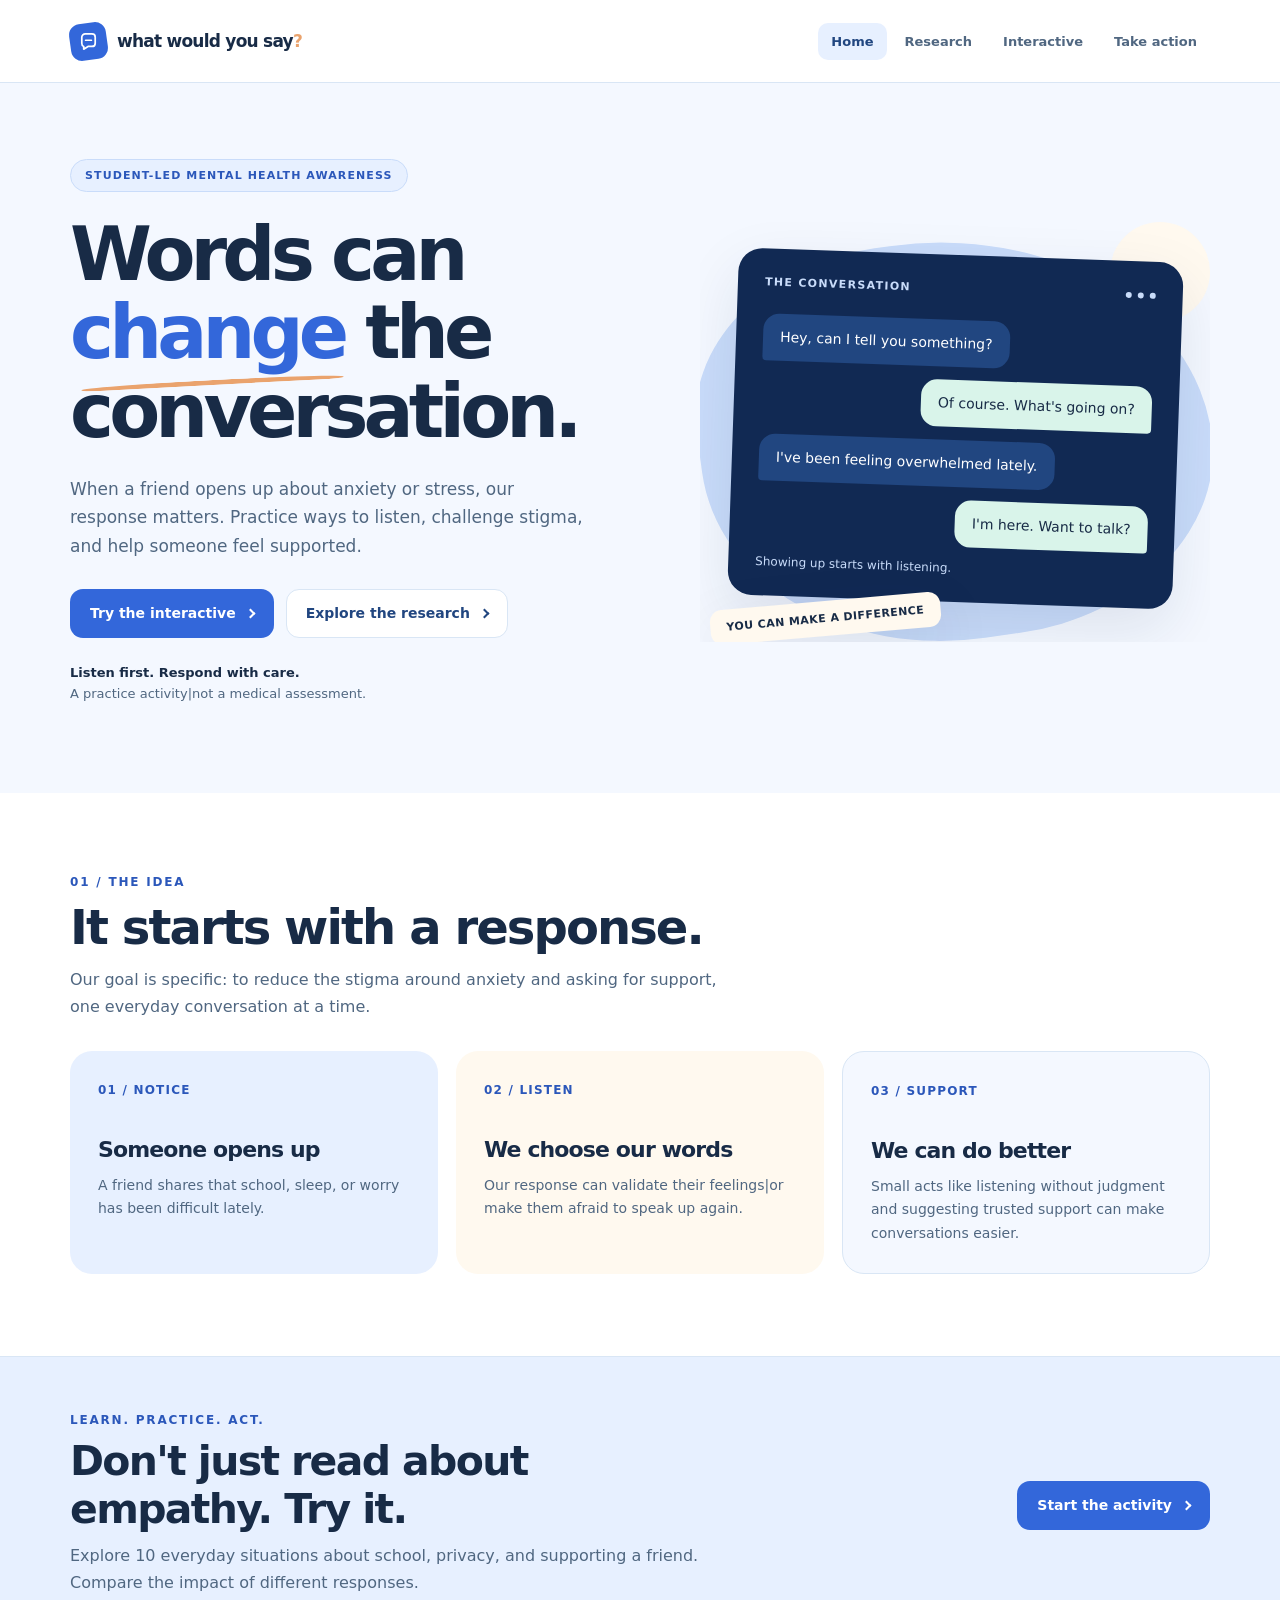
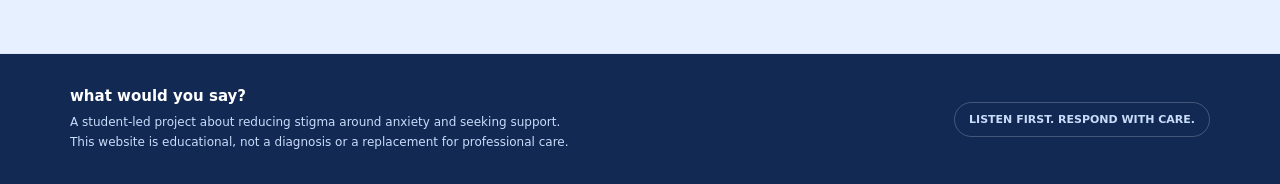
==== commit e01b1dd3: "Add files via upload" ====
--- a/index.html
+++ b/index.html
@@ -43,7 +43,7 @@
     <article class="feature-card"><span class="feature-number">03 / SUPPORT</span><h3>We can do better</h3><p>Small acts like listening without judgment and suggesting trusted support can make conversations easier.</p></article>
   </div>
 </div></section>
-<section class="banner"><div class="shell banner-inner"><div><div class="eyebrow">Learn. Practice. Act.</div><h2>Don't just read about empathy. Try it.</h2><p>Explore three school-related situations and compare the impact of different responses.</p></div><a class="button button-primary" href="interactive.html">Start the activity<span class="button-chevron" aria-hidden="true"></span></a></div></section>
+<section class="banner"><div class="shell banner-inner"><div><div class="eyebrow">Learn. Practice. Act.</div><h2>Don't just read about empathy. Try it.</h2><p>Explore 10 everyday situations about school, privacy, and supporting a friend. Compare the impact of different responses.</p></div><a class="button button-primary" href="interactive.html">Start the activity<span class="button-chevron" aria-hidden="true"></span></a></div></section>
 </main>
 <footer class="footer"><div class="shell footer-inner"><div><strong>what would you say?</strong><p>A student-led project about reducing stigma around anxiety and seeking support.<br>This website is educational, not a diagnosis or a replacement for professional care.</p></div><span class="footer-tag">LISTEN FIRST. RESPOND WITH CARE.</span></div></footer>
 </body>
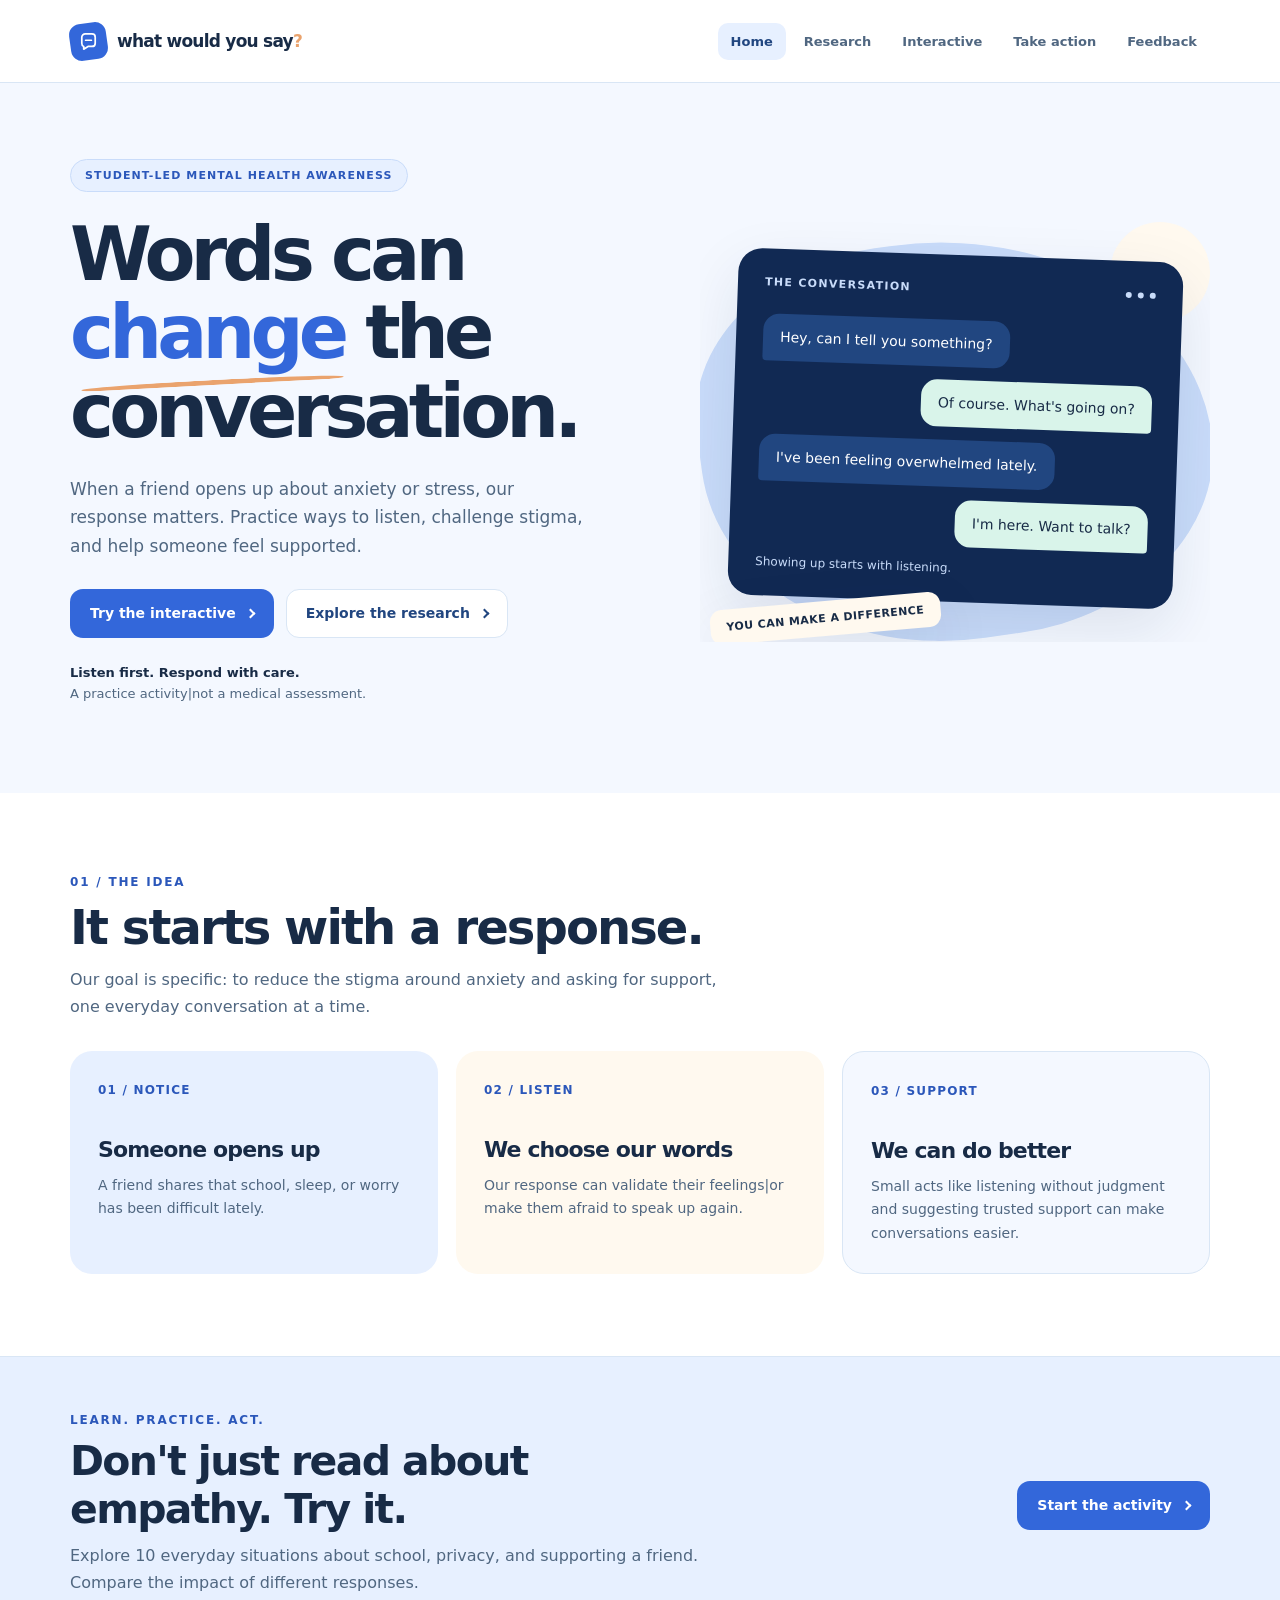
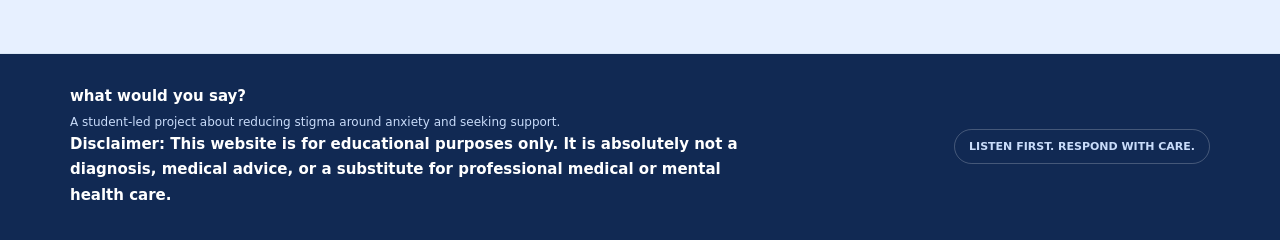
==== commit e97e7a53: "Add files via upload" ====
--- a/index.html
+++ b/index.html
@@ -13,7 +13,8 @@
 <header class="topbar"><nav class="nav shell" aria-label="Main navigation"><a class="brand" href="index.html" aria-label="What Would You Say? | Home"><span class="brand-mark" aria-hidden="true"><svg viewBox="0 0 24 24" width="23" height="23" fill="none" focusable="false"><path d="M5 7.5c0-2 1.7-3.5 3.6-3.5h7c2 0 3.4 1.5 3.4 3.5v6.2c0 2-1.5 3.5-3.4 3.5h-4.1L7 20v-2.8c-1.3-.5-2-1.8-2-3.5V7.5Z" stroke="currentColor" stroke-width="1.8" stroke-linejoin="round"/><path d="M9 10.7h6" stroke="currentColor" stroke-width="1.8" stroke-linecap="round"/></svg></span><span>what would you say<span class="brand-accent">?</span></span></a><div class="nav-links"><a href="index.html" aria-current="page">Home</a>
 <a href="research.html">Research</a>
 <a href="interactive.html">Interactive</a>
-<a href="action.html">Take action</a></div></nav></header>
+<a href="action.html">Take action</a>
+<a href="feedback.html">Feedback</a></div></nav></header>
 <main id="top">
 <section class="shell hero" aria-labelledby="hero-title">
   <div>
@@ -45,6 +46,6 @@
 </div></section>
 <section class="banner"><div class="shell banner-inner"><div><div class="eyebrow">Learn. Practice. Act.</div><h2>Don't just read about empathy. Try it.</h2><p>Explore 10 everyday situations about school, privacy, and supporting a friend. Compare the impact of different responses.</p></div><a class="button button-primary" href="interactive.html">Start the activity<span class="button-chevron" aria-hidden="true"></span></a></div></section>
 </main>
-<footer class="footer"><div class="shell footer-inner"><div><strong>what would you say?</strong><p>A student-led project about reducing stigma around anxiety and seeking support.<br>This website is educational, not a diagnosis or a replacement for professional care.</p></div><span class="footer-tag">LISTEN FIRST. RESPOND WITH CARE.</span></div></footer>
+<footer class="footer"><div class="shell footer-inner"><div><strong>what would you say?</strong><p>A student-led project about reducing stigma around anxiety and seeking support.<br><strong>Disclaimer: This website is for educational purposes only. It is absolutely not a diagnosis, medical advice, or a substitute for professional medical or mental health care.</strong></p></div><span class="footer-tag">LISTEN FIRST. RESPOND WITH CARE.</span></div></footer>
 </body>
 </html>
--- a/style.css
+++ b/style.css
@@ -91,6 +91,7 @@
 .feature-card p { font-size:14px; color:var(--muted); margin:0; }
 .banner { background:var(--blue-100); border-block:1px solid var(--line); padding:56px 0; }
 .banner-inner { display:flex; justify-content:space-between; gap:32px; align-items:center; }
+.banner-inner .actions { margin-top:0; flex-shrink:0; }
 .banner h2 { font-size:clamp(29px,3.2vw,41px); max-width:650px; margin:10px 0; }
 .banner p { max-width:650px; margin:0; color:var(--muted); }
 /* Inside pages */
@@ -190,10 +191,19 @@
 .roadmap-number { display:grid; place-items:center; height:34px; width:34px; border-radius:50%; background:var(--blue-100); color:var(--blue-700); font-size:12px; font-weight:850; margin-bottom:23px; }
 .roadmap-card h3 { font-size:16px; margin:0 0 9px; }
 .roadmap-card p { color:var(--muted); font-size:13px; margin:0; }
+/* Feedback page */
+.feedback-section { padding-bottom:82px; }
+.form-panel { overflow:hidden; border:1px solid var(--line); border-radius:var(--radius); background:var(--white); }
+.form-panel-heading { padding:28px; border-bottom:1px solid var(--line); }
+.form-panel-heading h2 { margin:12px 0; font-size:clamp(25px,3vw,34px); line-height:1.2; }
+.form-panel-heading p { margin:0; color:var(--muted); font-size:14px; }
+.feedback-form { display:block; width:100%; height:1100px; border:0; background:var(--white); }
+.feedback-form:focus-visible { outline:3px solid var(--blue-500); outline-offset:-3px; }
 /* Footer */
 .footer { background:var(--blue-950); color:var(--white); padding:32px 0; }
 .footer-inner { display:flex; align-items:center; justify-content:space-between; gap:24px; }
 .footer strong { font-size:15px; }
+.footer p strong { color:var(--white); font-weight:800; }
 .footer p { color:var(--blue-200); font-size:12px; margin:7px 0 0; max-width:680px; }
 .footer-tag { border:1px solid var(--dark-stroke); color:var(--blue-200); border-radius:99px; padding:10px 14px; white-space:nowrap; font-size:11px; font-weight:750; }
 /* Responsive */
@@ -210,7 +220,7 @@
   .nav { padding:13px 0; flex-direction:column; align-items:stretch; gap:10px; }
   .brand { font-size:16px; }
   .nav-links { justify-content:space-between; gap:4px; }
-  .nav-links a { font-size:12px; padding:10px 8px; }
+  .nav-links a { font-size:clamp(10px,2.8vw,12px); padding:10px 4px; }
   .hero h1 { font-size:clamp(43px,11vw,62px); }
   .hero-text, .page-hero p { font-size:15px; }
   .chat-art { min-height:370px; padding-inline:8px; }
@@ -226,9 +236,11 @@
   .activity-grid h2 { font-size:35px; }
   .roadmap { grid-template-columns:repeat(2,minmax(0,1fr)); }
   .footer-inner { flex-direction:column; align-items:flex-start; }
+  .feedback-section { padding-bottom:58px; }
+  .form-panel-heading { padding:22px 18px; }
 }
 @media (max-width:390px) {
-  .nav-links a { font-size:11px; padding:9px 5px; }
+  .nav-links a { font-size:10px; padding:10px 3px; }
   .roadmap { grid-template-columns:1fr; }
   .activity-controls { flex-wrap:wrap; }
   .activity-controls span { order:-1; width:100%; text-align:center; }
